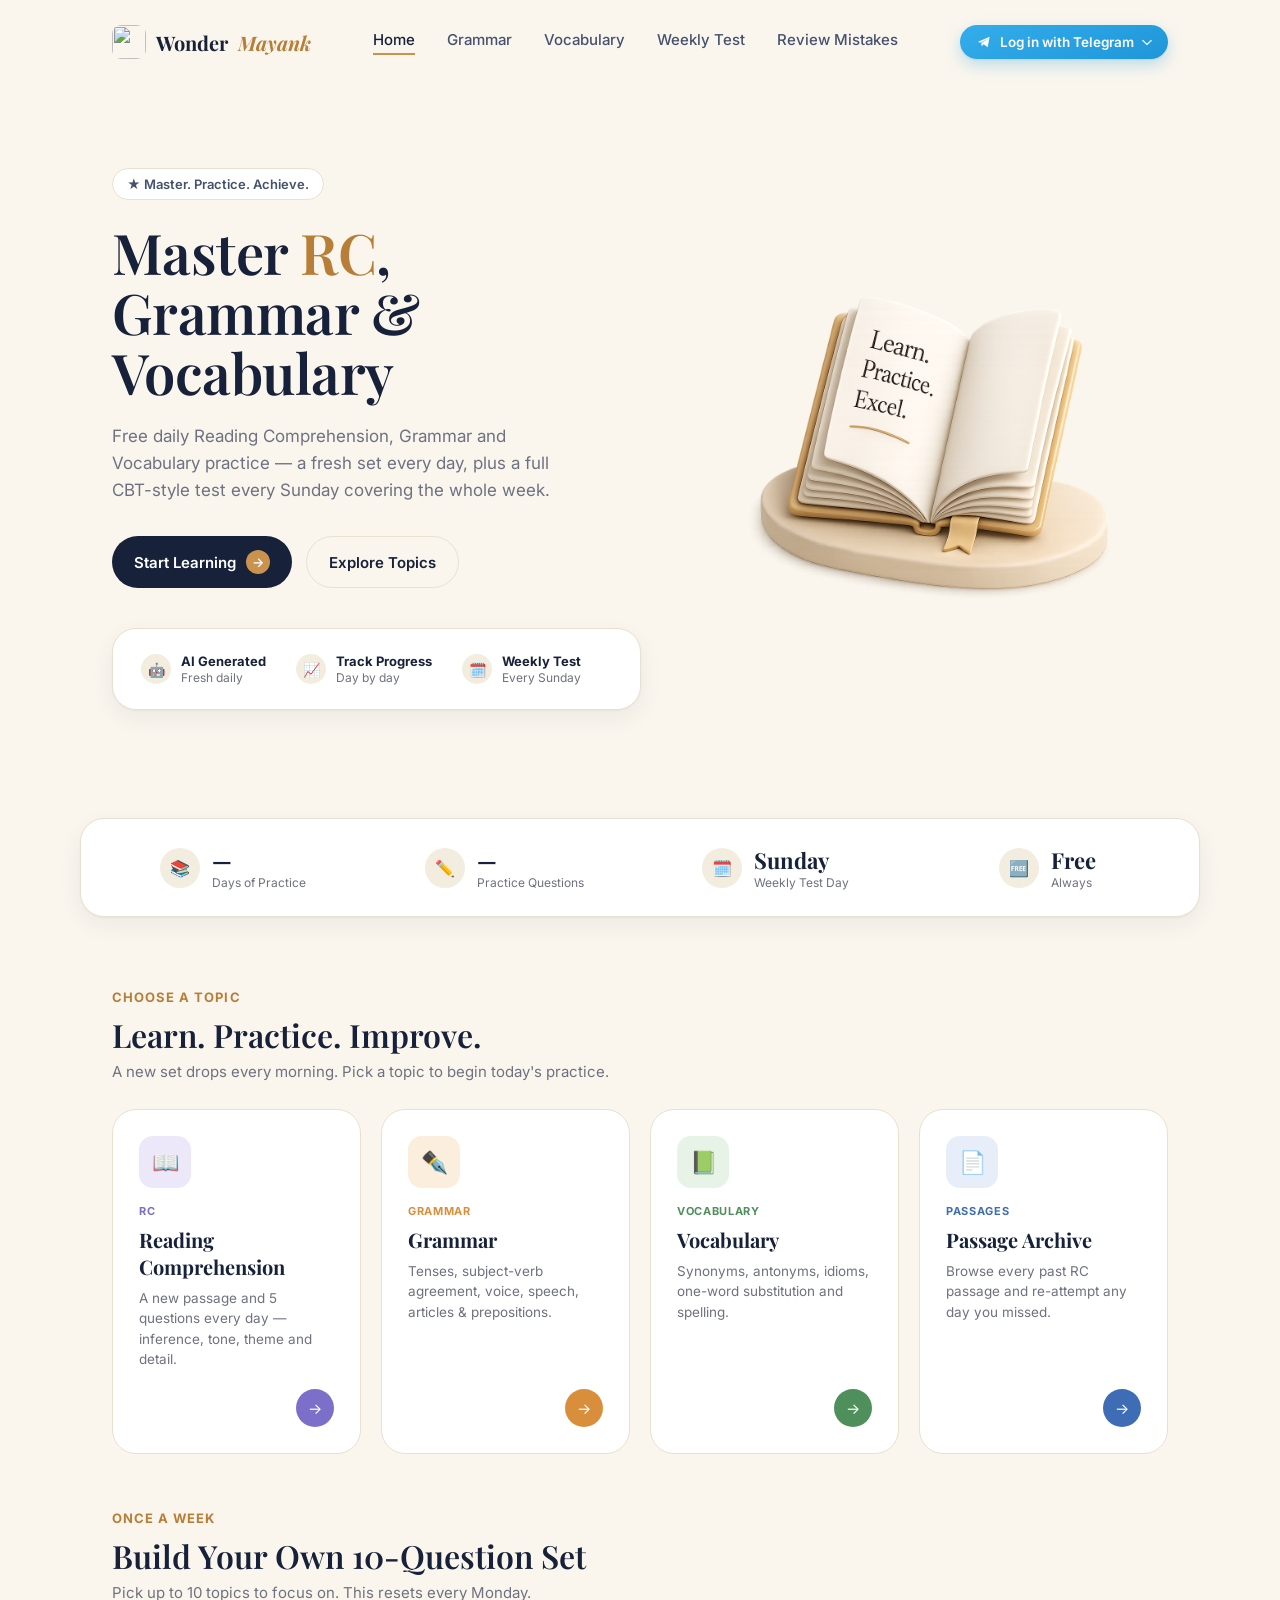
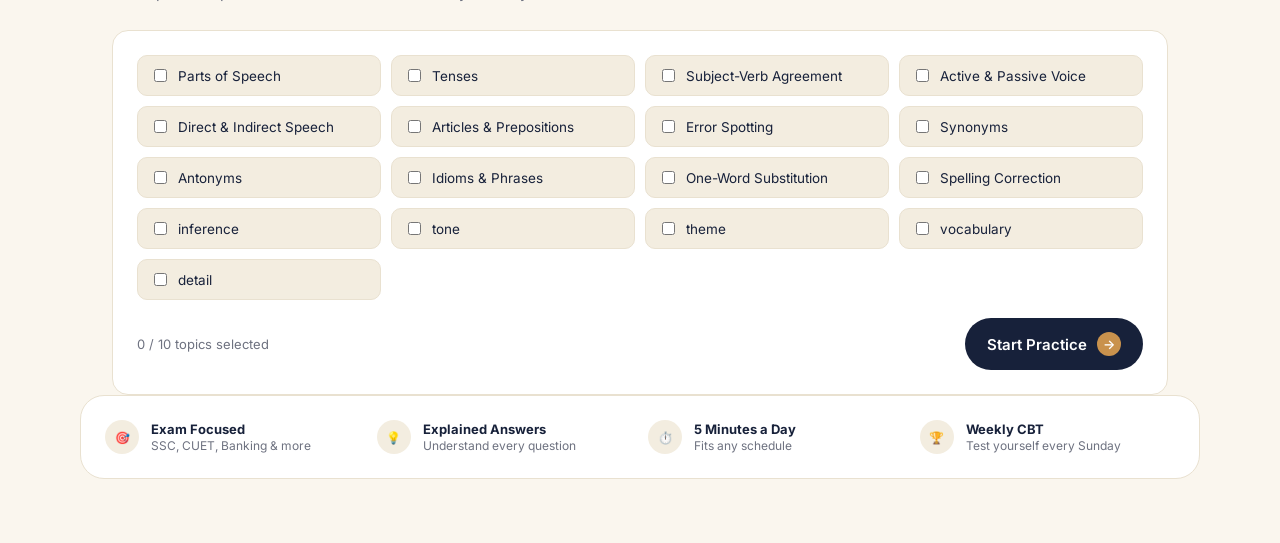
==== public/index.html @ 1011013a "Add files via upload" ====
<!DOCTYPE html>
<html lang="en">
<head>
<meta charset="UTF-8">
<meta name="viewport" content="width=device-width, initial-scale=1.0">
<title>WonderMayank — Master RC, Grammar & Vocabulary</title>
<meta name="description" content="Free daily Reading Comprehension, Grammar and Vocabulary practice for competitive exam aspirants, plus a weekly CBT test every Sunday.">

<link rel="icon" href="favicon.svg" type="image/svg+xml">
<link rel="alternate icon" href="favicon.svg">
<link rel="apple-touch-icon" href="favicon.svg">

<meta property="og:type" content="website">
<meta property="og:site_name" content="WonderMayank">
<meta property="og:url" content="https://english.thunderstudy.indevs.in/">
<meta property="og:title" content="WonderMayank — Master RC, Grammar & Vocabulary">
<meta property="og:description" content="Free daily Reading Comprehension, Grammar and Vocabulary practice for competitive exam aspirants, plus a weekly CBT test every Sunday.">
<meta property="og:image" content="https://english.thunderstudy.indevs.in/og-image.png">
<meta property="og:image:width" content="1200">
<meta property="og:image:height" content="630">
<meta name="twitter:card" content="summary_large_image">
<meta name="twitter:title" content="WonderMayank — Master RC, Grammar & Vocabulary">
<meta name="twitter:description" content="Free daily Reading Comprehension, Grammar and Vocabulary practice for competitive exam aspirants, plus a weekly CBT test every Sunday.">
<meta name="twitter:image" content="https://english.thunderstudy.indevs.in/og-image.png">

<link rel="stylesheet" href="style.css">
</head>
<body>

<nav class="navbar">
  <a href="index.html" class="brand">
    <img src="https://wondermayank.github.io/favicon.svg" alt="" class="brand-mark">
    Wonder<span class="accent">Mayank</span>
  </a>
  <div class="nav-links">
    <a href="index.html" class="active">Home</a>
    <a href="practice.html?cat=grammar">Grammar</a>
    <a href="practice.html?cat=vocabulary">Vocabulary</a>
    <a href="weekly-test.html">Weekly Test</a>
    <a href="mistakes.html">Review Mistakes</a>
  </div>
  <div class="nav-cta">
    <span id="streak-badge" class="streak-badge"></span>
    <div class="telegram-card" id="telegram-card"></div>
  </div>
</nav>

<section class="hero">
  <div>
    <span class="eyebrow">★ Master. Practice. Achieve.</span>
    <h1 class="hero-title">Master <span class="accent">RC</span>,<br>Grammar &amp; Vocabulary</h1>
    <p class="hero-sub">Free daily Reading Comprehension, Grammar and Vocabulary practice — a fresh set every day, plus a full CBT-style test every Sunday covering the whole week.</p>
    <div class="hero-actions">
      <a href="practice.html" class="btn btn-primary">Start Learning <span class="icon-circle">→</span></a>
      <a href="#topics" class="btn btn-secondary">Explore Topics</a>
    </div>
    <div class="hero-features">
      <div class="hero-feature"><span class="dot">🤖</span><div><strong>AI Generated</strong><span>Fresh daily</span></div></div>
      <div class="hero-feature"><span class="dot">📈</span><div><strong>Track Progress</strong><span>Day by day</span></div></div>
      <div class="hero-feature"><span class="dot">🗓️</span><div><strong>Weekly Test</strong><span>Every Sunday</span></div></div>
    </div>
  </div>
  <div class="hero-visual">
    <img src="book.png" alt="Illustrated open book reading Learn. Practice. Excel.">
  </div>
</section>

<div class="stats-bar wrap">
  <div class="stat"><span class="dot">📚</span><div><div class="stat-num" id="stat-days">—</div><div class="stat-label">Days of Practice</div></div></div>
  <div class="stat"><span class="dot">✏️</span><div><div class="stat-num" id="stat-questions">—</div><div class="stat-label">Practice Questions</div></div></div>
  <div class="stat"><span class="dot">🗓️</span><div><div class="stat-num">Sunday</div><div class="stat-label">Weekly Test Day</div></div></div>
  <div class="stat"><span class="dot">🆓</span><div><div class="stat-num">Free</div><div class="stat-label">Always</div></div></div>
</div>

<div class="wrap" id="topics">
  <div class="section-head">
    <div>
      <span class="eyebrow-label">Choose a topic</span>
      <h2 class="section-title">Learn. Practice. Improve.</h2>
      <p class="section-desc">A new set drops every morning. Pick a topic to begin today's practice.</p>
    </div>
  </div>

  <div class="topic-grid">
    <a href="practice.html?cat=rc" class="topic-card rc">
      <div class="topic-icon">📖</div>
      <span class="topic-tag">RC</span>
      <h3>Reading Comprehension</h3>
      <p>A new passage and 5 questions every day — inference, tone, theme and detail.</p>
      <button class="topic-go">→</button>
    </a>

    <a href="practice.html?cat=grammar" class="topic-card grammar">
      <div class="topic-icon">✒️</div>
      <span class="topic-tag">Grammar</span>
      <h3>Grammar</h3>
      <p>Tenses, subject-verb agreement, voice, speech, articles &amp; prepositions.</p>
      <button class="topic-go">→</button>
    </a>

    <a href="practice.html?cat=vocabulary" class="topic-card vocab">
      <div class="topic-icon">📗</div>
      <span class="topic-tag">Vocabulary</span>
      <h3>Vocabulary</h3>
      <p>Synonyms, antonyms, idioms, one-word substitution and spelling.</p>
      <button class="topic-go">→</button>
    </a>

    <a href="practice.html?cat=rc&view=archive" class="topic-card passages">
      <div class="topic-icon">📄</div>
      <span class="topic-tag">Passages</span>
      <h3>Passage Archive</h3>
      <p>Browse every past RC passage and re-attempt any day you missed.</p>
      <button class="topic-go">→</button>
    </a>
  </div>
</div>

<div class="wrap" id="topics-weekly">
  <div class="section-head">
    <div>
      <span class="eyebrow-label">Once a week</span>
      <h2 class="section-title">Build Your Own 10-Question Set</h2>
      <p class="section-desc">Pick up to 10 topics to focus on. This resets every Monday.</p>
    </div>
  </div>
  <div class="topic-picker-card">
    <div id="topic-checklist" class="topic-checklist"></div>
    <div class="topic-picker-footer">
      <span id="topic-picker-status" class="topic-picker-status"></span>
      <button id="start-custom-btn" class="btn btn-primary">Start Practice <span class="icon-circle">→</span></button>
    </div>
  </div>
  <div id="custom-quiz-area"></div>
</div>

<div class="footer-strip wrap">
  <div class="item"><span class="dot">🎯</span><div><strong>Exam Focused</strong><span>SSC, CUET, Banking &amp; more</span></div></div>
  <div class="item"><span class="dot">💡</span><div><strong>Explained Answers</strong><span>Understand every question</span></div></div>
  <div class="item"><span class="dot">⏱️</span><div><strong>5 Minutes a Day</strong><span>Fits any schedule</span></div></div>
  <div class="item"><span class="dot">🏆</span><div><strong>Weekly CBT</strong><span>Test yourself every Sunday</span></div></div>
</div>

<script src="progress.js"></script>
<script>
  fetch('/api/days').then(r => r.json()).then(d => {
    const days = d.days || [];
    document.getElementById('stat-days').textContent = days.length;
    document.getElementById('stat-questions').textContent = days.reduce((a, b) => a + b.count, 0);
  }).catch(() => {});

  document.getElementById('streak-badge').textContent = WM.currentStreak() > 0 ? `\u{1F525} ${WM.currentStreak()} day streak` : '';

  // ---------- Telegram sign-in ----------
  // NOTE for deploy: TELEGRAM_BOT_TOKEN must be set on the Worker with
  // `wrangler secret put TELEGRAM_BOT_TOKEN`, and the bot's domain must be
  // whitelisted via @BotFather → /setdomain → Tiny_english_robot → your live domain.
  //
  // Sign-in opens /api/auth/telegram/start in a real new browser tab (full URL bar, no popup
  // chrome), which 302-redirects straight to Telegram's own oauth.telegram.org page. Once
  // approved, Telegram redirects that same tab to telegram-callback.html, which verifies the
  // login (same /api/auth/telegram endpoint as before) and hands control back here.

  function renderTelegramCard() {
    const el = document.getElementById('telegram-card');
    const user = WM.getTelegramUser();
    el.innerHTML = '';

    if (user) {
      el.innerHTML = `
        <div class="telegram-signed-in">
          ${user.photo_url ? `<img src="${user.photo_url}" alt="" class="telegram-avatar">` : ''}
          <span class="telegram-name">${user.first_name || 'Signed in'}</span>
          <button id="telegram-logout-btn" class="telegram-logout-btn" title="Sign out" aria-label="Sign out">×</button>
        </div>
      `;
      document.getElementById('telegram-logout-btn').addEventListener('click', () => {
        WM.clearTelegramUser();
        renderTelegramCard();
      });
      return;
    }

    el.innerHTML = `
      <div class="telegram-login-wrap">
        <button type="button" id="telegram-login-btn" class="telegram-login-btn" aria-haspopup="true" aria-expanded="false">
          <svg class="tg-icon" viewBox="0 0 24 24" fill="none" aria-hidden="true"><path d="M3 11.5L20.5 4l-3 16-6-4.5-3 3-.5-5L20 6.5 6.5 13 3 11.5Z" fill="currentColor"/></svg>
          Log in with Telegram
          <svg class="tg-chevron" viewBox="0 0 12 8" fill="none" aria-hidden="true"><path d="M1 1.5 6 6.5 11 1.5" stroke="currentColor" stroke-width="1.6" stroke-linecap="round" stroke-linejoin="round"/></svg>
        </button>
        <div class="telegram-menu" id="telegram-menu" role="menu">
          <button type="button" class="telegram-menu-item" id="telegram-browser-btn" role="menuitem">
            <span class="tmi-icon">🌐</span>
            <span><strong>Continue in browser</strong><small>Opens in a new tab</small></span>
          </button>
          <a class="telegram-menu-item" href="https://t.me/Tiny_english_robot" target="_blank" rel="noopener" role="menuitem">
            <span class="tmi-icon">💬</span>
            <span><strong>Open Telegram app</strong><small>Chat with the bot directly — no web login</small></span>
          </a>
        </div>
      </div>
    `;

    const btn = document.getElementById('telegram-login-btn');
    const menu = document.getElementById('telegram-menu');

    function closeMenu() {
      menu.classList.remove('open');
      btn.setAttribute('aria-expanded', 'false');
    }
    function toggleMenu() {
      const open = menu.classList.toggle('open');
      btn.setAttribute('aria-expanded', String(open));
    }

    btn.addEventListener('click', (e) => { e.stopPropagation(); toggleMenu(); });
    document.addEventListener('click', closeMenu);

    document.getElementById('telegram-browser-btn').addEventListener('click', () => {
      closeMenu();
      window.open('/api/auth/telegram/start', '_blank');
    });
  }
  renderTelegramCard();

  // Picks up the result the moment telegram-callback.html reports back via postMessage —
  // works even though that tab closes itself, since the message fires just before it does.
  window.addEventListener('message', (event) => {
    if (event.origin !== window.location.origin) return;
    if (event.data && event.data.source === 'wm-telegram-auth') {
      renderTelegramCard();
    }
  });
  // Fallback in case the callback tab couldn't reach back (e.g. popup blocked postMessage) —
  // re-check sign-in state whenever this tab regains focus.
  window.addEventListener('focus', renderTelegramCard);

  // ---------- Weekly 10-question topic picker ----------

  const TOPIC_LIST = [
    'Parts of Speech', 'Tenses', 'Subject-Verb Agreement', 'Active & Passive Voice',
    'Direct & Indirect Speech', 'Articles & Prepositions', 'Error Spotting',
    'Synonyms', 'Antonyms', 'Idioms & Phrases', 'One-Word Substitution', 'Spelling Correction',
    'inference', 'tone', 'theme', 'vocabulary', 'detail',
  ];
  const MAX_TOPICS = 10;
  let selectedTopics = [];

  function renderTopicChecklist() {
    const el = document.getElementById('topic-checklist');
    const available = WM.canDoCustomPracticeThisWeek();
    el.innerHTML = TOPIC_LIST.map(t => `
      <label class="topic-check">
        <input type="checkbox" value="${t}" ${!available ? 'disabled' : ''}>
        <span>${t}</span>
      </label>
    `).join('');
    el.querySelectorAll('input').forEach(cb => {
      cb.addEventListener('change', () => {
        selectedTopics = [...el.querySelectorAll('input:checked')].map(x => x.value);
        if (selectedTopics.length > MAX_TOPICS) {
          cb.checked = false;
          selectedTopics = selectedTopics.slice(0, MAX_TOPICS);
        }
        updateTopicStatus();
      });
    });
    document.getElementById('start-custom-btn').disabled = !available;
    updateTopicStatus();
  }

  function updateTopicStatus() {
    const status = document.getElementById('topic-picker-status');
    status.textContent = WM.canDoCustomPracticeThisWeek()
      ? `${selectedTopics.length} / ${MAX_TOPICS} topics selected`
      : "You've already used this week's set — come back next Monday.";
  }

  document.getElementById('start-custom-btn').addEventListener('click', async () => {
    if (!selectedTopics.length) { alert('Select at least one topic.'); return; }
    if (!WM.canDoCustomPracticeThisWeek()) { alert("You've already used this week's practice set."); return; }
    const area = document.getElementById('custom-quiz-area');
    area.innerHTML = '<div class="loading-state">Building your set…</div>';
    try {
      const res = await fetch('/api/practice/custom?topics=' + encodeURIComponent(selectedTopics.join(',')));
      const data = await res.json();
      if (data.error) throw new Error(data.error);
      WM.markCustomPracticeDone();
      renderCustomQuiz(data.questions);
      renderTopicChecklist();
    } catch (err) {
      area.innerHTML = `<div class="empty-state">${err.message}</div>`;
    }
  });

  function renderCustomQuiz(questions) {
    const area = document.getElementById('custom-quiz-area');
    area.innerHTML = questions.map((q, i) => `
      <div class="q-card" data-qid="${q.id}">
        ${q.passage ? `<div class="passage-box"><h3>Passage</h3><p>${q.passage}</p></div>` : ''}
        <div class="q-meta">
          ${q.topic ? `<span class="q-chip">${q.topic}</span>` : ''}
          <span class="q-chip">${q.category}</span>
        </div>
        <div class="q-text">${i + 1}. ${q.question}</div>
        <div class="option-row">
          ${['a', 'b', 'c', 'd'].map(l => `
            <button class="option" data-letter="${l}" data-correct="${q.correct}">
              <span class="letter">${l.toUpperCase()}</span> ${q.options[l]}
            </button>
          `).join('')}
        </div>
        <div class="explanation">${q.explanation || ''}</div>
      </div>
    `).join('');

    const byId = Object.fromEntries(questions.map(q => [String(q.id), q]));
    area.querySelectorAll('.q-card').forEach(card => {
      const opts = card.querySelectorAll('.option');
      opts.forEach(opt => {
        opt.addEventListener('click', () => {
          if (card.dataset.answered) return;
          card.dataset.answered = '1';
          const correct = opt.dataset.correct;
          opts.forEach(o => {
            if (o.dataset.letter === correct) o.classList.add('correct');
            else if (o === opt) o.classList.add('wrong');
          });
          card.querySelector('.explanation').classList.add('show');
          if (opt.dataset.letter !== correct) {
            const q = byId[card.dataset.qid];
            WM.saveMistake(q, opt.dataset.letter, q.date, q.category);
          }
        });
      });
    });
  }

  renderTopicChecklist();
</script>

</body>
</html>
---- public/style.css ----
@import url('https://fonts.googleapis.com/css2?family=Playfair+Display:ital,wght@0,500;0,600;0,700;1,500&family=Inter:wght@400;500;600;700;800&display=swap');

:root {
  --cream: #FAF6EE;
  --cream-deep: #F3EDE0;
  --card: #FFFFFF;
  --navy: #17213A;
  --navy-soft: #45516D;
  --text-muted: #6E7280;
  --border: #E9E1D0;
  --gold: #C9924D;
  --gold-deep: #B87E38;
  --gold-soft: #F1DFBC;

  --purple: #7C6FC9;
  --purple-soft: #ECE8FA;
  --orange: #D98E3B;
  --orange-soft: #FBEEDC;
  --green: #4F8F5B;
  --green-soft: #E7F3E6;
  --blue: #3E6CB5;
  --blue-soft: #E7EEF9;

  --radius-lg: 24px;
  --radius-md: 16px;
  --radius-sm: 10px;
  --font-display: 'Playfair Display', Georgia, serif;
  --font-body: 'Inter', -apple-system, BlinkMacSystemFont, sans-serif;
  --shadow-soft: 0 1px 2px rgba(23, 33, 58, 0.04), 0 8px 24px rgba(23, 33, 58, 0.06);
}

* { box-sizing: border-box; }
html { scroll-behavior: smooth; }

body {
  margin: 0;
  background: var(--cream);
  color: var(--navy);
  font-family: var(--font-body);
  -webkit-font-smoothing: antialiased;
}

a { color: inherit; text-decoration: none; }
button { font-family: inherit; cursor: pointer; }

:focus-visible {
  outline: 2px solid var(--gold-deep);
  outline-offset: 2px;
}

.wrap {
  max-width: 1120px;
  margin: 0 auto;
  padding: 0 32px;
}

@media (max-width: 560px) {
  .wrap { padding: 0 18px; }
}

/* ---------- Navbar ---------- */

.navbar {
  display: flex;
  align-items: center;
  justify-content: space-between;
  padding: 24px 32px;
  max-width: 1120px;
  margin: 0 auto;
}

.brand {
  display: flex;
  align-items: center;
  gap: 10px;
  font-family: var(--font-display);
  font-weight: 700;
  font-size: 20px;
  color: var(--navy);
}

.brand-mark {
  width: 34px;
  height: 34px;
  border-radius: 9px;
  object-fit: cover;
  flex-shrink: 0;
}

.brand .accent { color: var(--gold-deep); font-style: italic; }

.nav-links {
  display: flex;
  gap: 32px;
  font-size: 15px;
  font-weight: 500;
  color: var(--navy-soft);
}

.nav-links a.active { color: var(--navy); border-bottom: 2px solid var(--gold); padding-bottom: 4px; }

.nav-cta {
  display: flex;
  align-items: center;
  gap: 12px;
}

@media (max-width: 760px) {
  .nav-links { display: none; }
}

@media (max-width: 560px) {
  .navbar { padding: 16px 20px; gap: 10px; flex-wrap: wrap; }
  .brand { font-size: 17px; }
  .nav-cta { width: 100%; justify-content: flex-end; }
}

/* ---------- Buttons ---------- */

.btn {
  display: inline-flex;
  align-items: center;
  gap: 10px;
  padding: 14px 22px;
  border-radius: 999px;
  border: none;
  font-weight: 600;
  font-size: 15px;
  transition: transform 0.15s ease, box-shadow 0.15s ease, opacity 0.15s ease;
}

.btn:active { transform: scale(0.98); }

.btn-primary {
  background: var(--navy);
  color: #fff;
}
.btn-primary .icon-circle {
  width: 24px; height: 24px; border-radius: 50%;
  background: var(--gold);
  display: flex; align-items: center; justify-content: center;
  font-size: 13px;
}
.btn-primary:hover { box-shadow: 0 8px 20px rgba(23,33,58,0.25); }

.btn-secondary {
  background: transparent;
  color: var(--navy);
  border: 1.5px solid var(--border);
}
.btn-secondary:hover { border-color: var(--navy); }

.btn-ghost {
  background: var(--cream-deep);
  color: var(--navy);
  border: 1px solid var(--border);
  padding: 10px 16px;
}

.btn[disabled] {
  opacity: 0.45;
  cursor: not-allowed;
}

/* ---------- Hero ---------- */

.hero {
  display: grid;
  grid-template-columns: 1.05fr 0.95fr;
  gap: 48px;
  align-items: center;
  padding: 40px 32px 64px;
  max-width: 1120px;
  margin: 0 auto;
}

.eyebrow {
  display: inline-flex;
  align-items: center;
  gap: 8px;
  background: var(--card);
  border: 1px solid var(--border);
  padding: 7px 14px;
  border-radius: 999px;
  font-size: 13px;
  font-weight: 600;
  color: var(--navy-soft);
  margin-bottom: 22px;
}

h1.hero-title {
  font-family: var(--font-display);
  font-size: 56px;
  line-height: 1.08;
  font-weight: 600;
  margin: 0 0 20px;
  letter-spacing: -0.01em;
}
h1.hero-title .accent { color: var(--gold-deep); }

.hero-sub {
  font-size: 17px;
  color: var(--text-muted);
  line-height: 1.6;
  max-width: 460px;
  margin: 0 0 32px;
}

.hero-actions { display: flex; gap: 14px; margin-bottom: 40px; }

.hero-features {
  display: flex;
  gap: 10px;
  background: var(--card);
  border: 1px solid var(--border);
  border-radius: var(--radius-lg);
  padding: 18px;
  box-shadow: var(--shadow-soft);
}
.hero-feature {
  display: flex;
  align-items: center;
  gap: 10px;
  padding: 6px 10px;
  font-size: 13px;
}
.hero-feature .dot {
  width: 30px; height: 30px; border-radius: 50%;
  background: var(--cream-deep);
  display: flex; align-items: center; justify-content: center;
  font-size: 14px;
  flex-shrink: 0;
}
.hero-feature strong { display: block; font-size: 13px; }
.hero-feature span { color: var(--text-muted); font-size: 12px; }

.hero-visual { display: flex; justify-content: center; position: relative; }
.hero-visual img { width: 100%; max-width: 420px; }

/* ---------- Stats bar ---------- */

.stats-bar {
  display: grid;
  grid-template-columns: repeat(4, 1fr);
  gap: 8px;
  background: var(--card);
  border: 1px solid var(--border);
  border-radius: var(--radius-lg);
  padding: 26px 20px;
  box-shadow: var(--shadow-soft);
  max-width: 1120px;
  margin: 0 auto 72px;
}
.stat { display: flex; align-items: center; gap: 12px; justify-content: center; }
.stat .dot { width: 40px; height: 40px; border-radius: 50%; background: var(--cream-deep); display: flex; align-items: center; justify-content: center; }
.stat-num { font-family: var(--font-display); font-size: 22px; font-weight: 700; }
.stat-label { font-size: 12px; color: var(--text-muted); }

@media (max-width: 760px) {
  .hero { grid-template-columns: 1fr; padding-top: 8px; }
  h1.hero-title { font-size: 38px; }
  .stats-bar { grid-template-columns: repeat(2, 1fr); }
  .hero-actions { flex-wrap: wrap; }
  .hero-features { flex-wrap: wrap; }
}

@media (max-width: 400px) {
  h1.hero-title { font-size: 32px; }
  .hero-actions .btn { flex: 1 1 auto; justify-content: center; }
}

/* ---------- Section heading ---------- */

.section-head { display: flex; align-items: flex-end; justify-content: space-between; gap: 24px; margin-bottom: 28px; flex-wrap: wrap; }
.eyebrow-label { font-size: 13px; font-weight: 700; letter-spacing: 0.08em; text-transform: uppercase; color: var(--gold-deep); margin-bottom: 8px; display: block; }
.section-title { font-family: var(--font-display); font-size: 32px; font-weight: 600; margin: 0 0 6px; }
.section-desc { color: var(--text-muted); font-size: 15px; margin: 0; }

/* ---------- Topic cards ---------- */

.topic-grid {
  display: grid;
  grid-template-columns: repeat(4, 1fr);
  gap: 20px;
  margin-bottom: 56px;
}

.topic-card {
  background: var(--card);
  border: 1px solid var(--border);
  border-radius: var(--radius-lg);
  padding: 26px;
  display: flex;
  flex-direction: column;
  transition: transform 0.15s ease, box-shadow 0.15s ease;
}
.topic-card:hover { transform: translateY(-3px); box-shadow: var(--shadow-soft); }

.topic-icon {
  width: 52px; height: 52px; border-radius: 14px;
  display: flex; align-items: center; justify-content: center;
  font-size: 22px; margin-bottom: 16px;
}
.topic-card.rc .topic-icon { background: var(--purple-soft); }
.topic-card.grammar .topic-icon { background: var(--orange-soft); }
.topic-card.vocab .topic-icon { background: var(--green-soft); }
.topic-card.passages .topic-icon { background: var(--blue-soft); }

.topic-tag {
  font-size: 11px; font-weight: 700; letter-spacing: 0.06em; text-transform: uppercase;
  margin-bottom: 8px;
}
.topic-card.rc .topic-tag { color: var(--purple); }
.topic-card.grammar .topic-tag { color: var(--orange); }
.topic-card.vocab .topic-tag { color: var(--green); }
.topic-card.passages .topic-tag { color: var(--blue); }

.topic-card h3 { font-family: var(--font-display); font-size: 20px; margin: 0 0 8px; }
.topic-card p { font-size: 13.5px; color: var(--text-muted); line-height: 1.5; margin: 0 0 20px; flex-grow: 1; }

.topic-progress-row { display: flex; align-items: center; justify-content: space-between; margin-bottom: 8px; font-size: 12px; color: var(--text-muted); }
.progress-track { height: 6px; border-radius: 4px; background: var(--cream-deep); overflow: hidden; margin-bottom: 16px; }
.progress-fill { height: 100%; border-radius: 4px; }
.topic-card.rc .progress-fill { background: var(--purple); }
.topic-card.grammar .progress-fill { background: var(--orange); }
.topic-card.vocab .progress-fill { background: var(--green); }
.topic-card.passages .progress-fill { background: var(--blue); }

.topic-go {
  width: 38px; height: 38px; border-radius: 50%;
  display: flex; align-items: center; justify-content: center;
  align-self: flex-end;
  color: #fff; font-size: 15px; border: none;
}
.topic-card.rc .topic-go { background: var(--purple); }
.topic-card.grammar .topic-go { background: var(--orange); }
.topic-card.vocab .topic-go { background: var(--green); }
.topic-card.passages .topic-go { background: var(--blue); }

@media (max-width: 900px) {
  .topic-grid { grid-template-columns: repeat(2, 1fr); }
}
@media (max-width: 560px) {
  .topic-grid { grid-template-columns: 1fr; }
}

/* ---------- Footer strip ---------- */

.footer-strip {
  display: grid;
  grid-template-columns: repeat(4, 1fr);
  gap: 16px;
  background: var(--card);
  border: 1px solid var(--border);
  border-radius: var(--radius-lg);
  padding: 24px;
  max-width: 1120px;
  margin: 0 auto 64px;
}
.footer-strip .item { display: flex; align-items: center; gap: 12px; font-size: 13px; }
.footer-strip .item .dot { width: 34px; height: 34px; border-radius: 50%; background: var(--cream-deep); display: flex; align-items: center; justify-content: center; flex-shrink: 0; }
.footer-strip strong { display: block; font-size: 13px; }
.footer-strip span { color: var(--text-muted); font-size: 12px; }

@media (max-width: 760px) {
  .footer-strip { grid-template-columns: repeat(2, 1fr); }
}

/* ---------- Practice page ---------- */

.page-header { padding: 40px 32px 0; max-width: 1120px; margin: 0 auto; }
.category-tabs { display: flex; gap: 10px; margin: 24px 0; flex-wrap: wrap; }
.tab-btn {
  padding: 10px 18px; border-radius: 999px; border: 1.5px solid var(--border);
  background: var(--card); font-weight: 600; font-size: 14px; color: var(--navy-soft);
}
.tab-btn.active { background: var(--navy); color: #fff; border-color: var(--navy); }

.date-nav {
  display: flex; align-items: center; gap: 12px;
  background: var(--card); border: 1px solid var(--border); border-radius: var(--radius-md);
  padding: 12px 16px; margin-bottom: 28px; flex-wrap: wrap;
}
.date-nav button { background: var(--cream-deep); border: 1px solid var(--border); border-radius: 8px; width: 34px; height: 34px; font-size: 15px; }
.date-nav select { border: 1px solid var(--border); border-radius: 8px; padding: 8px 10px; font-family: inherit; font-size: 14px; background: var(--cream); }
.date-nav .today-label { font-weight: 700; font-size: 14px; margin-right: auto; }

.passage-box {
  background: var(--card); border: 1px solid var(--border); border-radius: var(--radius-lg);
  padding: 28px; margin-bottom: 28px; box-shadow: var(--shadow-soft);
}
.passage-box h3 { font-family: var(--font-display); margin: 0 0 14px; font-size: 20px; }
.passage-box p { line-height: 1.75; font-size: 15px; color: var(--navy-soft); white-space: pre-line; }

.q-card {
  background: var(--card); border: 1px solid var(--border); border-radius: var(--radius-md);
  padding: 22px; margin-bottom: 18px;
}
.q-meta { display: flex; gap: 8px; margin-bottom: 10px; }
.q-chip { font-size: 11px; font-weight: 700; text-transform: uppercase; letter-spacing: 0.04em; padding: 3px 10px; border-radius: 999px; background: var(--cream-deep); color: var(--navy-soft); }
.q-text { font-size: 15.5px; font-weight: 600; margin-bottom: 16px; line-height: 1.5; }

.option-row { display: grid; gap: 10px; }
.option {
  display: flex; align-items: center; gap: 12px;
  padding: 12px 14px; border-radius: 12px; border: 1.5px solid var(--border);
  background: var(--cream); font-size: 14.5px; text-align: left;
}
.option .letter {
  width: 26px; height: 26px; border-radius: 50%; background: var(--card); border: 1.5px solid var(--border);
  display: flex; align-items: center; justify-content: center; font-size: 12px; font-weight: 700; flex-shrink: 0;
}
.option.correct { border-color: var(--green); background: var(--green-soft); }
.option.correct .letter { background: var(--green); color: #fff; border-color: var(--green); }
.option.wrong { border-color: #C9503F; background: #FBEAE7; }
.option.wrong .letter { background: #C9503F; color: #fff; border-color: #C9503F; }

.explanation {
  margin-top: 14px; padding: 12px 14px; background: var(--cream-deep); border-radius: 10px;
  font-size: 13.5px; color: var(--navy-soft); display: none;
}
.explanation.show { display: block; }

.empty-state { text-align: center; padding: 60px 20px; color: var(--text-muted); }
.loading-state { text-align: center; padding: 60px 20px; color: var(--text-muted); font-size: 15px; }

/* ---------- Weekly test ---------- */

.week-hero {
  background: var(--card); border: 1px solid var(--border); border-radius: var(--radius-lg);
  padding: 36px; text-align: center; box-shadow: var(--shadow-soft); margin: 32px auto; max-width: 640px;
}
.week-hero h2 { font-family: var(--font-display); font-size: 26px; margin: 0 0 10px; }
.week-hero p { color: var(--text-muted); margin: 0 0 24px; }
.week-status-pill {
  display: inline-block; padding: 6px 14px; border-radius: 999px; font-size: 12.5px; font-weight: 700;
  margin-bottom: 20px;
}
.week-status-pill.open { background: var(--green-soft); color: var(--green); }
.week-status-pill.closed { background: var(--cream-deep); color: var(--text-muted); }

.cbt-shell { max-width: 900px; margin: 0 auto; padding: 0 32px 64px; }
.cbt-top { display: flex; align-items: center; justify-content: space-between; background: var(--card); border: 1px solid var(--border); border-radius: var(--radius-md); padding: 14px 20px; margin-bottom: 20px; position: sticky; top: 12px; z-index: 5; box-shadow: var(--shadow-soft); }
.cbt-timer { font-family: var(--font-display); font-weight: 700; font-size: 20px; }
.cbt-timer.low { color: #C9503F; }

.cbt-body { display: grid; grid-template-columns: 1fr 240px; gap: 20px; align-items: start; }
.cbt-nav-grid { display: grid; grid-template-columns: repeat(5, 1fr); gap: 8px; background: var(--card); border: 1px solid var(--border); border-radius: var(--radius-md); padding: 16px; position: sticky; top: 90px; }
.cbt-nav-btn { width: 36px; height: 36px; border-radius: 8px; border: 1px solid var(--border); background: var(--cream); font-size: 12.5px; font-weight: 600; }
.cbt-nav-btn.current { border-color: var(--navy); box-shadow: 0 0 0 2px var(--navy); }
.cbt-nav-btn.answered { background: var(--green); color: #fff; border-color: var(--green); }
.cbt-nav-btn.review { background: var(--gold); color: #fff; border-color: var(--gold); }

.cbt-footer { display: flex; justify-content: space-between; align-items: center; margin-top: 20px; }

.result-summary { background: var(--card); border: 1px solid var(--border); border-radius: var(--radius-lg); padding: 32px; text-align: center; margin: 24px 0; box-shadow: var(--shadow-soft); }
.result-score { font-family: var(--font-display); font-size: 48px; font-weight: 700; margin: 6px 0; }
.result-grid { display: grid; grid-template-columns: repeat(3, 1fr); gap: 12px; margin-top: 22px; }
.result-grid .cell { background: var(--cream-deep); border-radius: 12px; padding: 14px; }
.result-grid .num { font-size: 20px; font-weight: 700; font-family: var(--font-display); }
.result-grid .label { font-size: 12px; color: var(--text-muted); }

@media (max-width: 760px) {
  .cbt-body { grid-template-columns: 1fr; }
  .cbt-nav-grid { position: static; grid-template-columns: repeat(8, 1fr); }
}

/* ---------- Streak badge ---------- */

.streak-badge {
  font-size: 13px;
  font-weight: 700;
  color: var(--navy);
  background: var(--gold-soft);
  padding: 6px 12px;
  border-radius: 999px;
  margin-right: 4px;
  display: inline-block;
}
.streak-badge:empty { display: none; margin-right: 0; }

/* ---------- Telegram sign-in (compact, lives in the navbar) ---------- */

.telegram-card {
  display: flex;
  align-items: center;
  min-height: 36px;
}

.telegram-signed-in {
  display: flex;
  align-items: center;
  gap: 6px;
  background: var(--cream-deep);
  border: 1px solid var(--border);
  border-radius: 999px;
  padding: 5px 8px 5px 5px;
}
.telegram-avatar { width: 26px; height: 26px; border-radius: 50%; object-fit: cover; }
.telegram-name { font-size: 13px; font-weight: 600; }
.telegram-logout-btn {
  background: none;
  border: none;
  color: var(--text-muted);
  font-size: 16px;
  line-height: 1;
  padding: 2px 5px;
  border-radius: 50%;
}
.telegram-logout-btn:hover { background: var(--border); color: var(--navy); }

.telegram-login-wrap { position: relative; }

.telegram-login-btn {
  display: inline-flex;
  align-items: center;
  gap: 8px;
  border: none;
  border-radius: 999px;
  padding: 9px 16px;
  font-family: inherit;
  font-weight: 600;
  font-size: 13.5px;
  color: #fff;
  background: linear-gradient(155deg, #34ADEC 0%, #1E96D8 100%);
  box-shadow: 0 1px 2px rgba(23, 33, 58, 0.06), 0 6px 16px rgba(30, 150, 216, 0.28);
  transition: transform 0.15s ease, box-shadow 0.15s ease;
  white-space: nowrap;
}
.telegram-login-btn:hover { box-shadow: 0 8px 20px rgba(30, 150, 216, 0.36); }
.telegram-login-btn:active { transform: scale(0.98); }
.telegram-login-btn .tg-icon { width: 16px; height: 16px; flex-shrink: 0; }
.telegram-login-btn .tg-chevron {
  width: 10px; height: 7px; flex-shrink: 0; opacity: 0.85;
  transition: transform 0.15s ease;
}
.telegram-login-btn[aria-expanded="true"] .tg-chevron { transform: rotate(180deg); }

.telegram-menu {
  position: absolute;
  top: calc(100% + 8px);
  right: 0;
  min-width: 240px;
  background: var(--card);
  border: 1px solid var(--border);
  border-radius: var(--radius-md);
  box-shadow: var(--shadow-soft);
  padding: 6px;
  display: none;
  flex-direction: column;
  gap: 2px;
  z-index: 50;
}
.telegram-menu.open { display: flex; }

.telegram-menu-item {
  display: flex;
  align-items: center;
  gap: 10px;
  width: 100%;
  text-align: left;
  background: none;
  border: none;
  border-radius: var(--radius-sm);
  padding: 9px 10px;
  cursor: pointer;
  color: var(--navy);
}
.telegram-menu-item:hover { background: var(--cream-deep); }
.telegram-menu-item .tmi-icon { font-size: 17px; flex-shrink: 0; }
.telegram-menu-item strong { display: block; font-size: 13px; font-weight: 600; }
.telegram-menu-item small { display: block; font-size: 11.5px; color: var(--text-muted); font-weight: 400; }

@media (max-width: 480px) {
  .telegram-menu { right: -8px; min-width: 220px; }
  .telegram-login-btn span, .telegram-login-btn { font-size: 13px; }
}

/* ---------- Weekly topic picker ---------- */

.topic-picker-card {
  background: var(--card);
  border: 1px solid var(--border);
  border-radius: var(--radius-md);
  padding: 24px;
}

.topic-checklist {
  display: grid;
  grid-template-columns: repeat(auto-fill, minmax(200px, 1fr));
  gap: 10px;
}

.topic-check {
  display: flex;
  align-items: center;
  gap: 8px;
  background: var(--cream-deep);
  border: 1px solid var(--border);
  border-radius: var(--radius-sm);
  padding: 10px 12px;
  font-size: 13.5px;
  cursor: pointer;
}
.topic-check input:disabled + span { color: var(--text-muted); }

.topic-picker-footer {
  display: flex;
  align-items: center;
  justify-content: space-between;
  margin-top: 18px;
  gap: 12px;
  flex-wrap: wrap;
}

.topic-picker-status { font-size: 13px; color: var(--text-muted); }

/* ---------- Weekly test result actions ---------- */

.result-actions {
  display: flex;
  gap: 12px;
  justify-content: center;
  margin-top: 20px;
  flex-wrap: wrap;
}
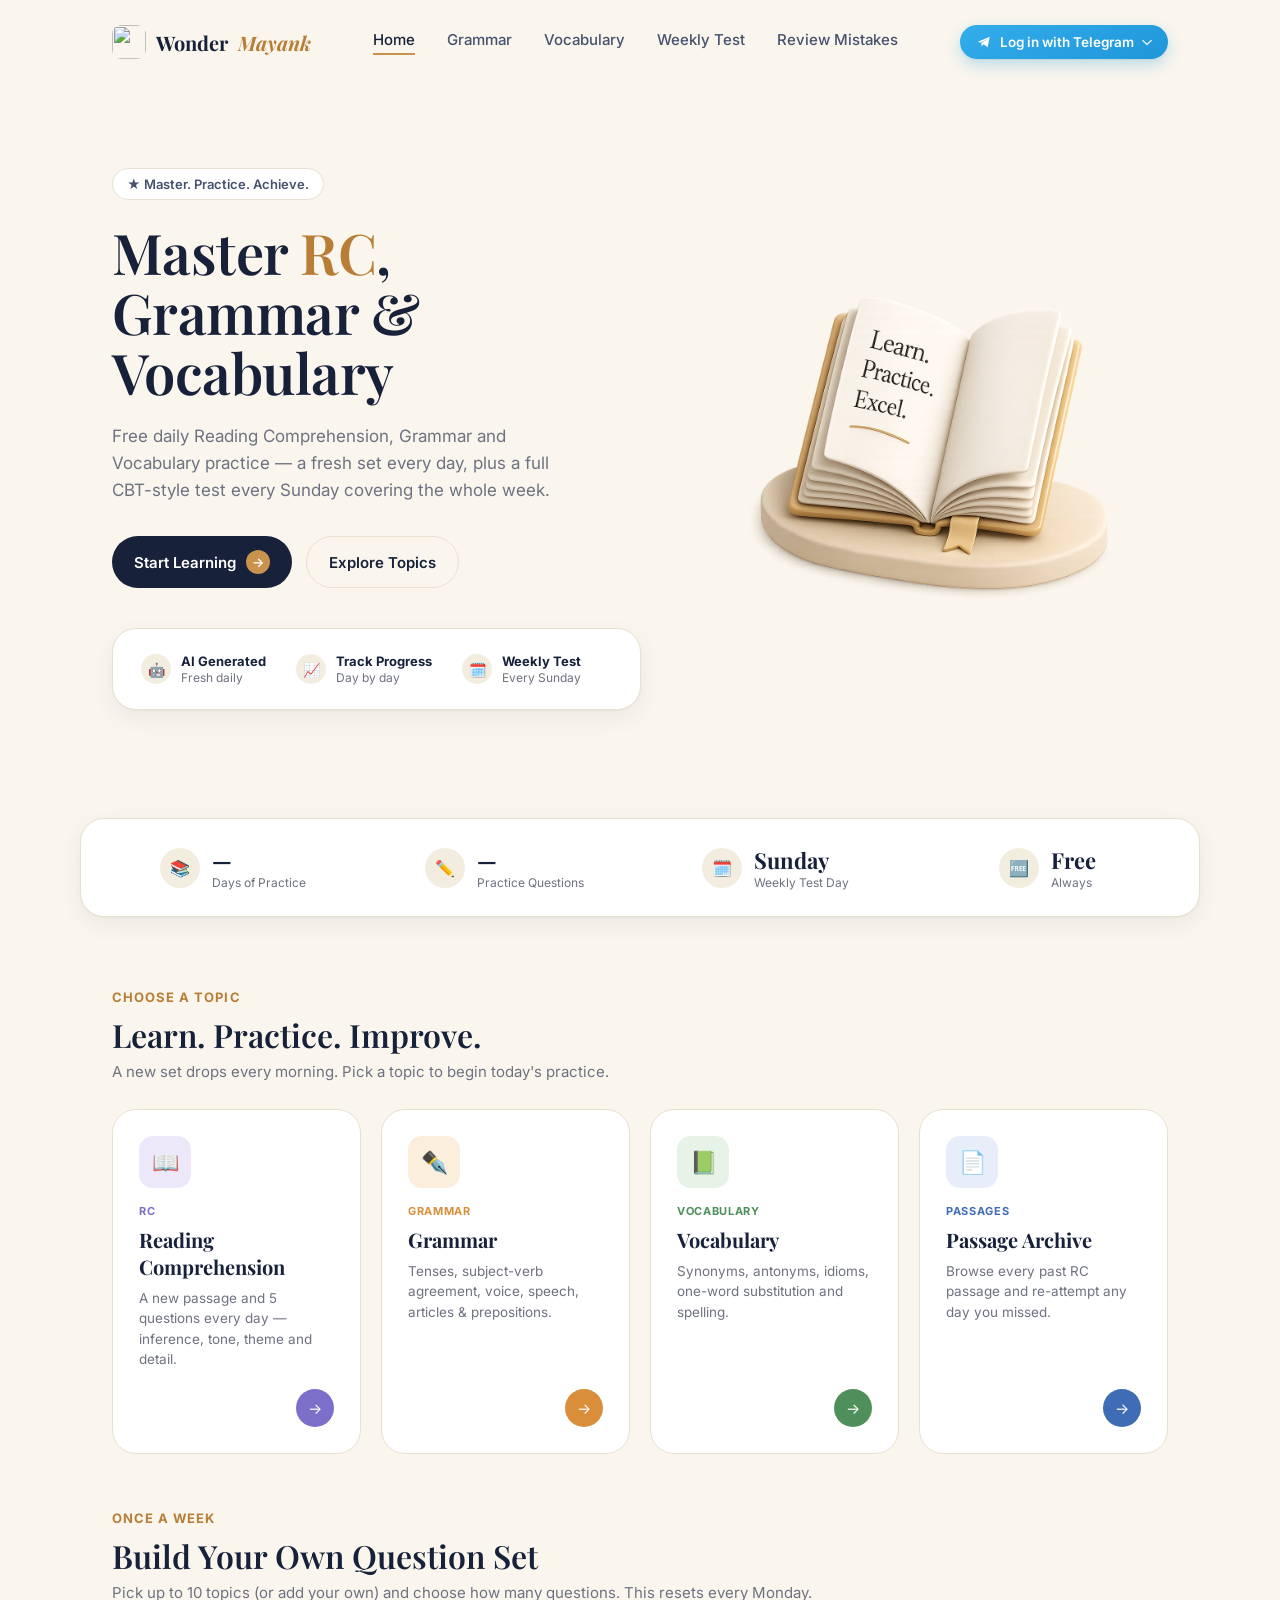
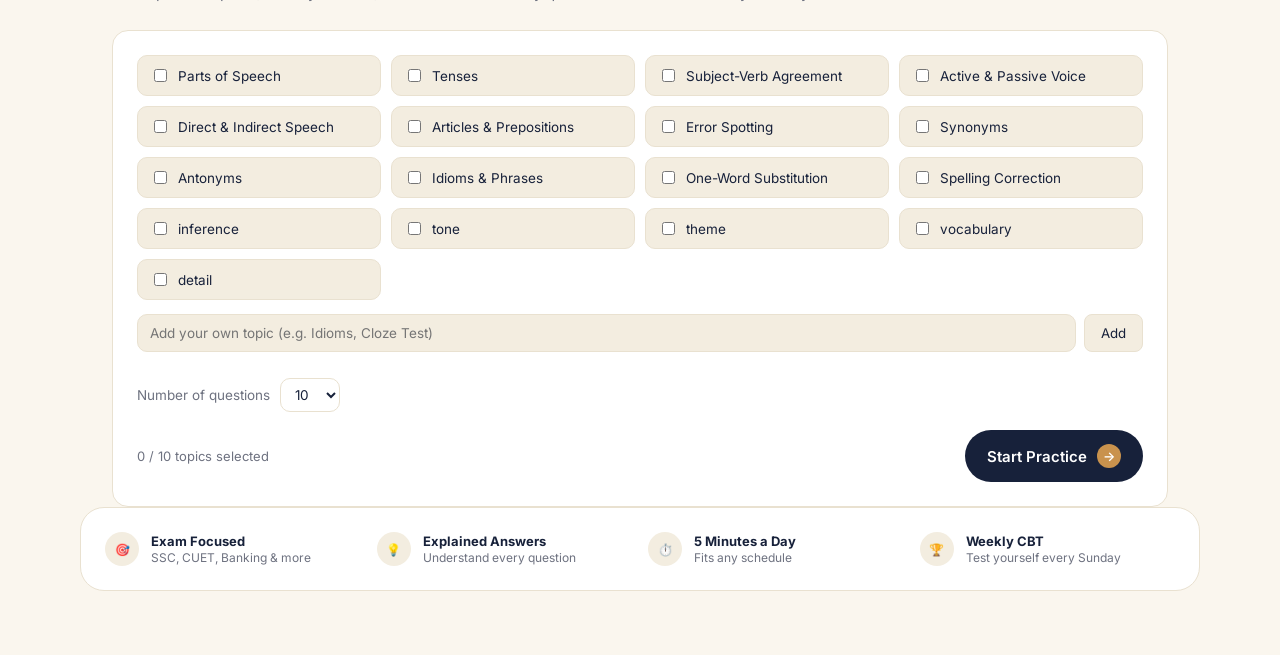
==== commit 6cd5a883: "Add files via upload" ====
--- a/public/index.html
+++ b/public/index.html
@@ -9,6 +9,8 @@
 <link rel="icon" href="favicon.svg" type="image/svg+xml">
 <link rel="alternate icon" href="favicon.svg">
 <link rel="apple-touch-icon" href="favicon.svg">
+<link rel="manifest" href="manifest.json">
+<meta name="theme-color" content="#B87E38">
 
 <meta property="og:type" content="website">
 <meta property="og:site_name" content="WonderMayank">
@@ -120,12 +122,27 @@
   <div class="section-head">
     <div>
       <span class="eyebrow-label">Once a week</span>
-      <h2 class="section-title">Build Your Own 10-Question Set</h2>
-      <p class="section-desc">Pick up to 10 topics to focus on. This resets every Monday.</p>
+      <h2 class="section-title">Build Your Own Question Set</h2>
+      <p class="section-desc">Pick up to 10 topics (or add your own) and choose how many questions. This resets every Monday.</p>
     </div>
   </div>
   <div class="topic-picker-card">
     <div id="topic-checklist" class="topic-checklist"></div>
+    <div class="custom-topic-add">
+      <input type="text" id="custom-topic-input" placeholder="Add your own topic (e.g. Idioms, Cloze Test)" maxlength="40">
+      <button type="button" id="custom-topic-add-btn" class="btn-ghost" style="border-radius:8px;">Add</button>
+    </div>
+    <div id="custom-topic-chips" class="custom-topic-chips"></div>
+    <div class="question-count-row">
+      <label for="question-count">Number of questions</label>
+      <select id="question-count">
+        <option value="10">10</option>
+        <option value="20">20</option>
+        <option value="30">30</option>
+        <option value="40">40</option>
+        <option value="50">50</option>
+      </select>
+    </div>
     <div class="topic-picker-footer">
       <span id="topic-picker-status" class="topic-picker-status"></span>
       <button id="start-custom-btn" class="btn btn-primary">Start Practice <span class="icon-circle">→</span></button>
@@ -142,6 +159,7 @@
 </div>
 
 <script src="progress.js"></script>
+<script src="pwa.js"></script>
 <script>
   fetch('/api/days').then(r => r.json()).then(d => {
     const days = d.days || [];
@@ -193,6 +211,10 @@
             <span class="tmi-icon">🌐</span>
             <span><strong>Continue in browser</strong><small>Opens in a new tab</small></span>
           </button>
+          <button type="button" class="telegram-menu-item" id="telegram-deeplink-btn" role="menuitem">
+            <span class="tmi-icon">🔗</span>
+            <span><strong>Log in from Telegram</strong><small>Approve inside the bot chat, no popup</small></span>
+          </button>
           <a class="telegram-menu-item" href="https://t.me/Tiny_english_robot" target="_blank" rel="noopener" role="menuitem">
             <span class="tmi-icon">💬</span>
             <span><strong>Open Telegram app</strong><small>Chat with the bot directly — no web login</small></span>
@@ -220,9 +242,33 @@
       closeMenu();
       window.open('/api/auth/telegram/start', '_blank');
     });
+
+    // "Log in from Telegram" — the site's login button hands over a /start deep link; approving
+    // it inside the bot chat (or by typing /login there) claims the code, and this tab polls
+    // until that happens, then signs in exactly like the widget flow does.
+    document.getElementById('telegram-deeplink-btn').addEventListener('click', async () => {
+      closeMenu();
+      el.innerHTML = '<span class="streak-badge" style="opacity:.7;">Waiting for Telegram…</span>';
+      try {
+        const res = await fetch('/api/login/start', { method: 'POST' });
+        const data = await res.json();
+        if (!data.botLink) throw new Error('Could not start Telegram login.');
+        window.open(data.botLink, '_blank');
+        WM.pollLoginCode(data.code, (user) => {
+          if (user) {
+            WM.setTelegramUser(user);
+            renderTelegramCard();
+          } else {
+            renderTelegramCard(); // timed out — back to the normal login button
+          }
+        });
+      } catch (err) {
+        renderTelegramCard();
+      }
+    });
   }
   renderTelegramCard();
-
+  if (WM.getTelegramUser()) { WM.pullProgress().catch(() => {}); }
   // Picks up the result the moment telegram-callback.html reports back via postMessage —
   // works even though that tab closes itself, since the message fires just before it does.
   window.addEventListener('message', (event) => {
@@ -245,6 +291,39 @@
   ];
   const MAX_TOPICS = 10;
   let selectedTopics = [];
+  let customTopics = [];
+
+  function allSelectedTopics() {
+    return [...selectedTopics, ...customTopics].slice(0, MAX_TOPICS);
+  }
+
+  function renderCustomChips() {
+    const el = document.getElementById('custom-topic-chips');
+    el.innerHTML = customTopics.map((t, i) => `
+      <span class="custom-topic-chip">${t}<button type="button" data-i="${i}" aria-label="Remove ${t}">×</button></span>
+    `).join('');
+    el.querySelectorAll('button').forEach(btn => {
+      btn.addEventListener('click', () => {
+        customTopics.splice(parseInt(btn.dataset.i, 10), 1);
+        renderCustomChips();
+        updateTopicStatus();
+      });
+    });
+  }
+
+  document.getElementById('custom-topic-add-btn').addEventListener('click', () => {
+    const input = document.getElementById('custom-topic-input');
+    const val = input.value.trim();
+    if (!val) return;
+    if (allSelectedTopics().length >= MAX_TOPICS) { alert(`You can pick up to ${MAX_TOPICS} topics total.`); return; }
+    if (!customTopics.includes(val)) customTopics.push(val);
+    input.value = '';
+    renderCustomChips();
+    updateTopicStatus();
+  });
+  document.getElementById('custom-topic-input').addEventListener('keydown', (e) => {
+    if (e.key === 'Enter') { e.preventDefault(); document.getElementById('custom-topic-add-btn').click(); }
+  });
 
   function renderTopicChecklist() {
     const el = document.getElementById('topic-checklist');
@@ -258,31 +337,35 @@
     el.querySelectorAll('input').forEach(cb => {
       cb.addEventListener('change', () => {
         selectedTopics = [...el.querySelectorAll('input:checked')].map(x => x.value);
-        if (selectedTopics.length > MAX_TOPICS) {
+        if (allSelectedTopics().length > MAX_TOPICS) {
           cb.checked = false;
-          selectedTopics = selectedTopics.slice(0, MAX_TOPICS);
+          selectedTopics = selectedTopics.slice(0, MAX_TOPICS - customTopics.length);
         }
         updateTopicStatus();
       });
     });
     document.getElementById('start-custom-btn').disabled = !available;
+    document.getElementById('custom-topic-add-btn').disabled = !available;
+    renderCustomChips();
     updateTopicStatus();
   }
 
   function updateTopicStatus() {
     const status = document.getElementById('topic-picker-status');
     status.textContent = WM.canDoCustomPracticeThisWeek()
-      ? `${selectedTopics.length} / ${MAX_TOPICS} topics selected`
+      ? `${allSelectedTopics().length} / ${MAX_TOPICS} topics selected`
       : "You've already used this week's set — come back next Monday.";
   }
 
   document.getElementById('start-custom-btn').addEventListener('click', async () => {
-    if (!selectedTopics.length) { alert('Select at least one topic.'); return; }
+    const topics = allSelectedTopics();
+    if (!topics.length) { alert('Select at least one topic (or add your own).'); return; }
     if (!WM.canDoCustomPracticeThisWeek()) { alert("You've already used this week's practice set."); return; }
+    const count = document.getElementById('question-count').value;
     const area = document.getElementById('custom-quiz-area');
     area.innerHTML = '<div class="loading-state">Building your set…</div>';
     try {
-      const res = await fetch('/api/practice/custom?topics=' + encodeURIComponent(selectedTopics.join(',')));
+      const res = await fetch('/api/practice/custom?topics=' + encodeURIComponent(topics.join(',')) + '&count=' + count);
       const data = await res.json();
       if (data.error) throw new Error(data.error);
       WM.markCustomPracticeDone();
--- a/public/style.css
+++ b/public/style.css
@@ -624,3 +624,189 @@
   margin-top: 20px;
   flex-wrap: wrap;
 }
+
+/* ---------- Custom topic add + question count (Build Your Own set) ---------- */
+
+.custom-topic-add {
+  display: flex;
+  gap: 8px;
+  margin-top: 14px;
+}
+.custom-topic-add input {
+  flex: 1;
+  padding: 10px 12px;
+  border: 1px solid var(--border);
+  border-radius: var(--radius-sm);
+  font-family: inherit;
+  font-size: 13.5px;
+  background: var(--cream-deep);
+  color: var(--navy);
+}
+.custom-topic-add input:focus { outline: 2px solid var(--gold-deep); outline-offset: 1px; }
+
+.custom-topic-chips {
+  display: flex;
+  flex-wrap: wrap;
+  gap: 8px;
+  margin-top: 10px;
+}
+.custom-topic-chip {
+  display: inline-flex;
+  align-items: center;
+  gap: 6px;
+  background: var(--purple-soft);
+  color: var(--navy);
+  border-radius: 999px;
+  padding: 5px 6px 5px 12px;
+  font-size: 12.5px;
+  font-weight: 600;
+}
+.custom-topic-chip button {
+  background: none;
+  border: none;
+  color: var(--navy-soft);
+  font-size: 15px;
+  line-height: 1;
+  cursor: pointer;
+  padding: 2px 6px;
+}
+
+.question-count-row {
+  display: flex;
+  align-items: center;
+  gap: 10px;
+  margin-top: 16px;
+  font-size: 13.5px;
+  color: var(--text-muted);
+}
+.question-count-row select {
+  padding: 7px 10px;
+  border: 1px solid var(--border);
+  border-radius: var(--radius-sm);
+  font-family: inherit;
+  font-size: 13.5px;
+  background: var(--card);
+  color: var(--navy);
+}
+
+/* ---------- Passage archive filter/search ---------- */
+
+.archive-toolbar {
+  display: flex;
+  flex-wrap: wrap;
+  gap: 10px;
+  align-items: center;
+  margin: 18px 0 22px;
+  padding: 16px;
+  background: var(--card);
+  border: 1px solid var(--border);
+  border-radius: var(--radius-md);
+}
+.archive-toolbar input[type="search"] {
+  flex: 1;
+  min-width: 180px;
+  padding: 9px 12px;
+  border: 1px solid var(--border);
+  border-radius: var(--radius-sm);
+  font-family: inherit;
+  font-size: 13.5px;
+  background: var(--cream-deep);
+  color: var(--navy);
+}
+.archive-topic-pill {
+  border: 1px solid var(--border);
+  background: var(--cream-deep);
+  color: var(--navy-soft);
+  border-radius: 999px;
+  padding: 6px 14px;
+  font-size: 12.5px;
+  font-weight: 600;
+  cursor: pointer;
+  text-transform: capitalize;
+}
+.archive-topic-pill.active { background: var(--navy); color: #fff; border-color: var(--navy); }
+
+.archive-results {
+  display: flex;
+  flex-direction: column;
+  gap: 10px;
+  margin-bottom: 24px;
+}
+.archive-result {
+  display: flex;
+  justify-content: space-between;
+  align-items: center;
+  gap: 12px;
+  background: var(--card);
+  border: 1px solid var(--border);
+  border-radius: var(--radius-sm);
+  padding: 12px 16px;
+  cursor: pointer;
+  text-align: left;
+}
+.archive-result:hover { border-color: var(--gold-deep); }
+.archive-result .ar-date { font-weight: 700; font-size: 13.5px; white-space: nowrap; }
+.archive-result .ar-snippet { font-size: 12.5px; color: var(--text-muted); flex: 1; overflow: hidden; text-overflow: ellipsis; white-space: nowrap; }
+.archive-result .ar-topics { display: flex; gap: 6px; flex-wrap: wrap; }
+
+/* ---------- Retry-mistakes mode ---------- */
+
+.mistakes-toolbar {
+  display: flex;
+  justify-content: space-between;
+  align-items: center;
+  gap: 12px;
+  flex-wrap: wrap;
+  margin-bottom: 20px;
+}
+.mistakes-summary { font-size: 13.5px; color: var(--text-muted); }
+.mistakes-summary strong { color: var(--navy); }
+
+.retry-progress {
+  font-size: 13px;
+  color: var(--text-muted);
+  margin-bottom: 12px;
+}
+.retry-result-banner {
+  text-align: center;
+  padding: 28px;
+  background: var(--card);
+  border: 1px solid var(--border);
+  border-radius: var(--radius-md);
+  margin-bottom: 20px;
+}
+.retry-result-banner .num { font-family: var(--font-display); font-size: 30px; font-weight: 700; }
+
+/* ---------- Weekly leaderboard ---------- */
+
+.leaderboard-card {
+  background: var(--card);
+  border: 1px solid var(--border);
+  border-radius: var(--radius-md);
+  padding: 20px;
+  margin-top: 20px;
+}
+.leaderboard-card h3 { margin: 0 0 12px; font-family: var(--font-display); font-size: 17px; }
+.leaderboard-row {
+  display: flex;
+  justify-content: space-between;
+  align-items: center;
+  padding: 9px 4px;
+  border-bottom: 1px solid var(--border);
+  font-size: 13.5px;
+}
+.leaderboard-row:last-child { border-bottom: none; }
+.leaderboard-rank { font-weight: 700; color: var(--gold-deep); width: 26px; }
+.leaderboard-name { flex: 1; padding: 0 10px; }
+.leaderboard-pct { font-weight: 700; }
+.leaderboard-optin {
+  display: flex;
+  align-items: center;
+  gap: 8px;
+  font-size: 13px;
+  color: var(--text-muted);
+  margin-top: 14px;
+}
+
+/* ---------- Sync status ---------- */
+.sync-note { font-size: 11.5px; color: var(--text-muted); margin-top: 8px; }
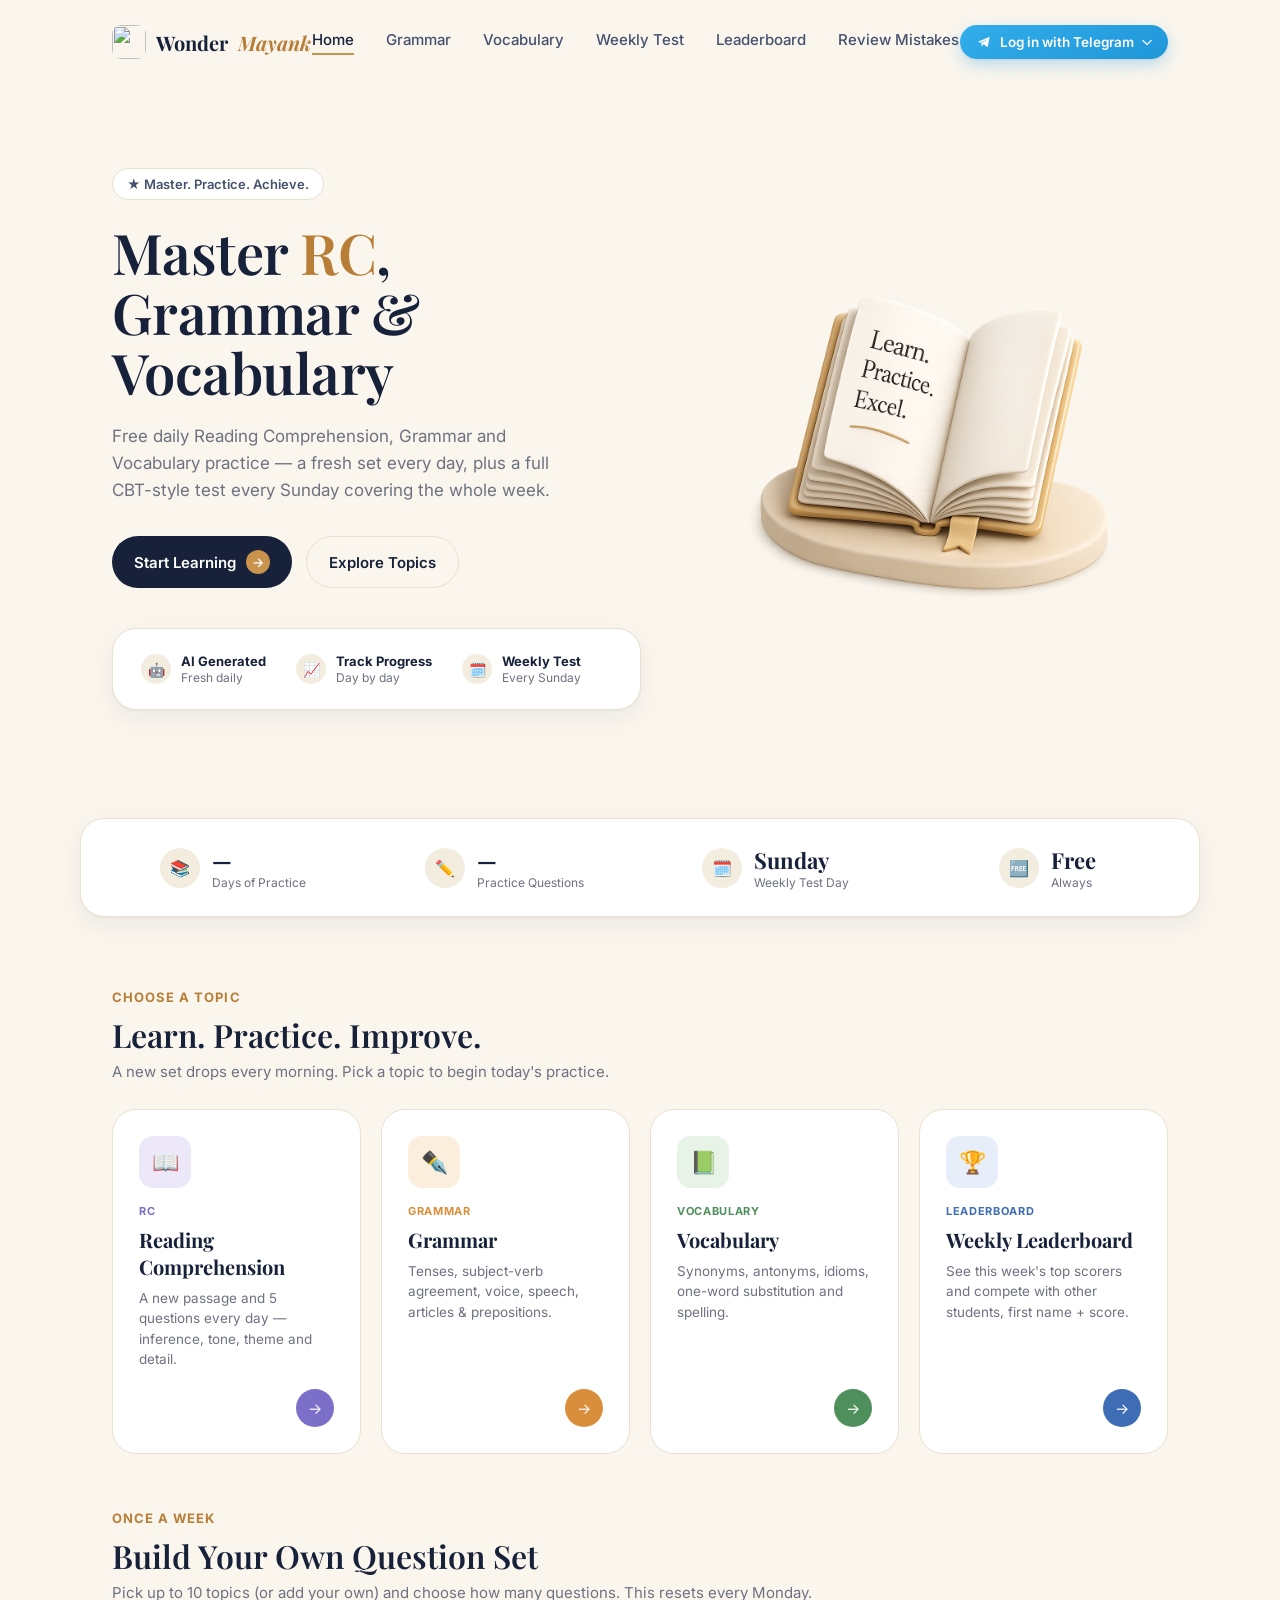
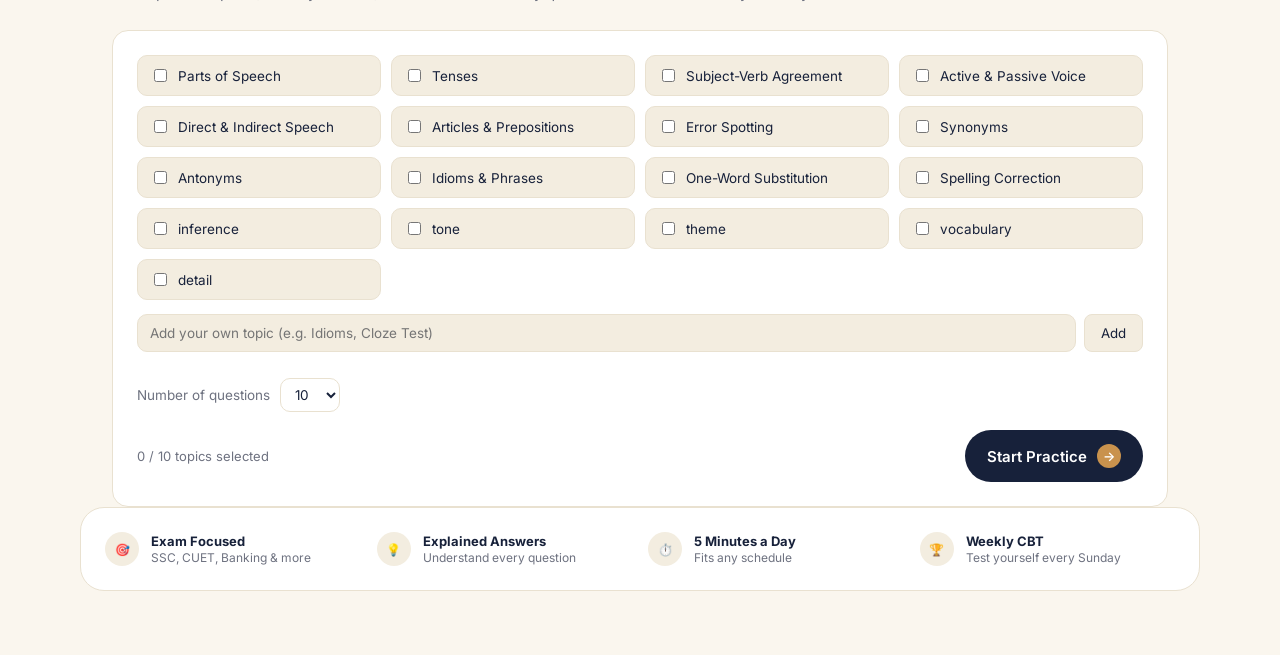
==== commit b1fa7d90: "Add files via upload" ====
--- a/public/index.html
+++ b/public/index.html
@@ -39,6 +39,7 @@
     <a href="practice.html?cat=grammar">Grammar</a>
     <a href="practice.html?cat=vocabulary">Vocabulary</a>
     <a href="weekly-test.html">Weekly Test</a>
+    <a href="leaderboard.html">Leaderboard</a>
     <a href="mistakes.html">Review Mistakes</a>
   </div>
   <div class="nav-cta">
@@ -54,7 +55,7 @@
     <p class="hero-sub">Free daily Reading Comprehension, Grammar and Vocabulary practice — a fresh set every day, plus a full CBT-style test every Sunday covering the whole week.</p>
     <div class="hero-actions">
       <a href="practice.html" class="btn btn-primary">Start Learning <span class="icon-circle">→</span></a>
-      <a href="#topics" class="btn btn-secondary">Explore Topics</a>
+      <a href="#topics" class="btn btn-secondary" id="hero-secondary-btn">Explore Topics</a>
     </div>
     <div class="hero-features">
       <div class="hero-feature"><span class="dot">🤖</span><div><strong>AI Generated</strong><span>Fresh daily</span></div></div>
@@ -63,7 +64,7 @@
     </div>
   </div>
   <div class="hero-visual">
-    <img src="book.png" alt="Illustrated open book reading Learn. Practice. Excel.">
+    <img src="book.png" alt="Illustrated open book reading Learn. Practice. Excel." loading="lazy">
   </div>
 </section>
 
@@ -108,11 +109,11 @@
       <button class="topic-go">→</button>
     </a>
 
-    <a href="practice.html?cat=rc&view=archive" class="topic-card passages">
-      <div class="topic-icon">📄</div>
-      <span class="topic-tag">Passages</span>
-      <h3>Passage Archive</h3>
-      <p>Browse every past RC passage and re-attempt any day you missed.</p>
+    <a href="leaderboard.html" class="topic-card passages">
+      <div class="topic-icon">🏆</div>
+      <span class="topic-tag">Leaderboard</span>
+      <h3>Weekly Leaderboard</h3>
+      <p>See this week's top scorers and compete with other students, first name + score.</p>
       <button class="topic-go">→</button>
     </a>
   </div>
@@ -159,6 +160,7 @@
 </div>
 
 <script src="progress.js"></script>
+<script src="nav.js"></script>
 <script src="pwa.js"></script>
 <script>
   fetch('/api/days').then(r => r.json()).then(d => {
@@ -168,6 +170,48 @@
   }).catch(() => {});
 
   document.getElementById('streak-badge').textContent = WM.currentStreak() > 0 ? `\u{1F525} ${WM.currentStreak()} day streak` : '';
+
+  // ---------- Install App button (hero) ----------
+  // Doubles as "Explore Topics" until the site is installable, then becomes "Install App";
+  // once installed (or if it already is), it reverts to plain "Explore Topics" behavior.
+  (function () {
+    const heroBtn = document.getElementById('hero-secondary-btn');
+    let deferredInstallPrompt = null;
+
+    function isStandalone() {
+      return window.matchMedia('(display-mode: standalone)').matches || window.navigator.standalone === true;
+    }
+
+    function showExploreTopics() {
+      heroBtn.textContent = 'Explore Topics';
+      heroBtn.setAttribute('href', '#topics');
+      heroBtn.onclick = null;
+    }
+
+    function showInstallButton() {
+      heroBtn.textContent = '📲 Install App';
+      heroBtn.removeAttribute('href');
+      heroBtn.onclick = async (e) => {
+        e.preventDefault();
+        if (!deferredInstallPrompt) { showExploreTopics(); window.location.hash = '#topics'; return; }
+        deferredInstallPrompt.prompt();
+        const { outcome } = await deferredInstallPrompt.userChoice;
+        deferredInstallPrompt = null;
+        if (outcome === 'accepted') showExploreTopics(); // installed — button goes back to normal
+      };
+    }
+
+    if (isStandalone()) {
+      showExploreTopics();
+    } else {
+      window.addEventListener('beforeinstallprompt', (e) => {
+        e.preventDefault();
+        deferredInstallPrompt = e;
+        showInstallButton();
+      });
+      window.addEventListener('appinstalled', showExploreTopics);
+    }
+  })();
 
   // ---------- Telegram sign-in ----------
   // NOTE for deploy: TELEGRAM_BOT_TOKEN must be set on the Worker with
@@ -209,11 +253,11 @@
         <div class="telegram-menu" id="telegram-menu" role="menu">
           <button type="button" class="telegram-menu-item" id="telegram-browser-btn" role="menuitem">
             <span class="tmi-icon">🌐</span>
-            <span><strong>Continue in browser</strong><small>Opens in a new tab</small></span>
+            <span><strong>Continue in browser</strong><small>Opens in a small popup window</small></span>
           </button>
           <button type="button" class="telegram-menu-item" id="telegram-deeplink-btn" role="menuitem">
             <span class="tmi-icon">🔗</span>
-            <span><strong>Log in from Telegram</strong><small>Approve inside the bot chat, no popup</small></span>
+            <span><strong>Log in from Telegram</strong><small>Tap Start in the bot chat to sign in</small></span>
           </button>
           <a class="telegram-menu-item" href="https://t.me/Tiny_english_robot" target="_blank" rel="noopener" role="menuitem">
             <span class="tmi-icon">💬</span>
@@ -235,17 +279,58 @@
       btn.setAttribute('aria-expanded', String(open));
     }
 
+    // Opens a URL as a real small popup window (centered, fixed size) instead of a new tab —
+    // this is how Telegram's own login widget behaves, and it's what makes window.opener /
+    // postMessage back to this tab reliable.
+    function openPopup(url, name) {
+      const w = 550, h = 470;
+      const left = window.screenX + (window.outerWidth - w) / 2;
+      const top = window.screenY + (window.outerHeight - h) / 2;
+      return window.open(url, name, `width=${w},height=${h},left=${left},top=${top},resizable=yes,scrollbars=yes`);
+    }
+
+    // Some ISPs block/throttle t.me's DNS specifically, which shows a browser-level
+    // DNS_PROBE_FINISHED_NXDOMAIN error even though Telegram itself is reachable. The tg://
+    // custom URI scheme hands off straight to an installed Telegram app (desktop or mobile)
+    // without ever resolving t.me, so it's tried first; the t.me web link is only a fallback
+    // for when no Telegram app is installed to catch that scheme.
+    function openTelegramDeepLink(startParam, popupName) {
+      const username = 'Tiny_english_robot';
+      const suffix = startParam ? `&start=${encodeURIComponent(startParam)}` : '';
+      const tgAppUrl = `tg://resolve?domain=${username}${suffix}`;
+      const webUrl = `https://t.me/${username}${startParam ? '?start=' + encodeURIComponent(startParam) : ''}`;
+
+      const popup = openPopup('about:blank', popupName);
+      if (!popup) { window.location.href = webUrl; return; }
+      try { popup.location.href = tgAppUrl; } catch { /* ignore */ }
+
+      setTimeout(() => {
+        try {
+          if (popup.closed) return;
+          // Browsers typically refuse to navigate away from about:blank for an unregistered
+          // custom scheme (rather than showing an error page) — if it's still sitting there,
+          // no Telegram app caught the tg:// link, so fall back to the normal web URL.
+          if (!popup.location.href || popup.location.href === 'about:blank') {
+            popup.location.href = webUrl;
+          }
+        } catch {
+          // Cross-origin read failure here actually means it DID navigate somewhere useful
+          // (an installed app took over, or it's now sitting on t.me) — nothing to do.
+        }
+      }, 1200);
+    }
+
     btn.addEventListener('click', (e) => { e.stopPropagation(); toggleMenu(); });
     document.addEventListener('click', closeMenu);
 
     document.getElementById('telegram-browser-btn').addEventListener('click', () => {
       closeMenu();
-      window.open('/api/auth/telegram/start', '_blank');
+      openPopup('/api/auth/telegram/start', 'tg_login_popup');
     });
 
-    // "Log in from Telegram" — the site's login button hands over a /start deep link; approving
-    // it inside the bot chat (or by typing /login there) claims the code, and this tab polls
-    // until that happens, then signs in exactly like the widget flow does.
+    // "Log in from Telegram" — the site's login button hands over a /start deep link (backed by
+    // a one-time KV token); tapping Start in the bot claims it, and this tab polls until that
+    // happens, then signs in exactly like the popup flow does.
     document.getElementById('telegram-deeplink-btn').addEventListener('click', async () => {
       closeMenu();
       el.innerHTML = '<span class="streak-badge" style="opacity:.7;">Waiting for Telegram…</span>';
@@ -253,7 +338,7 @@
         const res = await fetch('/api/login/start', { method: 'POST' });
         const data = await res.json();
         if (!data.botLink) throw new Error('Could not start Telegram login.');
-        window.open(data.botLink, '_blank');
+        openTelegramDeepLink(data.code, 'tg_login_deeplink');
         WM.pollLoginCode(data.code, (user) => {
           if (user) {
             WM.setTelegramUser(user);
--- a/public/style.css
+++ b/public/style.css
@@ -31,6 +31,7 @@
 
 * { box-sizing: border-box; }
 html { scroll-behavior: smooth; }
+html, body { max-width: 100%; overflow-x: hidden; }
 
 body {
   margin: 0;
@@ -105,14 +106,61 @@
   gap: 12px;
 }
 
+/* ---------- Mobile hamburger toggle (injected by nav.js) ---------- */
+
+.nav-toggle {
+  display: none;
+  flex-direction: column;
+  justify-content: center;
+  align-items: center;
+  gap: 5px;
+  width: 36px;
+  height: 36px;
+  flex-shrink: 0;
+  background: var(--card);
+  border: 1px solid var(--border);
+  border-radius: 8px;
+  padding: 0;
+}
+.nav-toggle span {
+  display: block;
+  width: 16px;
+  height: 2px;
+  border-radius: 2px;
+  background: var(--navy);
+  transition: transform 0.2s ease, opacity 0.2s ease;
+}
+.nav-toggle.open span:nth-child(1) { transform: translateY(7px) rotate(45deg); }
+.nav-toggle.open span:nth-child(2) { opacity: 0; }
+.nav-toggle.open span:nth-child(3) { transform: translateY(-7px) rotate(-45deg); }
+
 @media (max-width: 760px) {
-  .nav-links { display: none; }
+  .navbar { flex-wrap: wrap; }
+  .brand { order: 1; }
+  .nav-toggle { display: flex; order: 2; margin-left: auto; }
+  .nav-cta { order: 3; width: auto; }
+  .nav-links {
+    display: none;
+    order: 4;
+    width: 100%;
+    flex-direction: column;
+    gap: 2px;
+    background: var(--card);
+    border: 1px solid var(--border);
+    border-radius: var(--radius-md);
+    padding: 10px;
+    margin-top: 14px;
+    box-shadow: var(--shadow-soft);
+  }
+  .nav-links.open { display: flex; }
+  .nav-links a { padding: 12px 14px; border-radius: 8px; font-size: 15px; }
+  .nav-links a.active { border-bottom: none; background: var(--cream-deep); }
+  .nav-links a:hover { background: var(--cream-deep); }
 }
 
 @media (max-width: 560px) {
-  .navbar { padding: 16px 20px; gap: 10px; flex-wrap: wrap; }
+  .navbar { padding: 16px 20px; gap: 10px; }
   .brand { font-size: 17px; }
-  .nav-cta { width: 100%; justify-content: flex-end; }
 }
 
 /* ---------- Buttons ---------- */
@@ -262,6 +310,7 @@
   .stats-bar { grid-template-columns: repeat(2, 1fr); }
   .hero-actions { flex-wrap: wrap; }
   .hero-features { flex-wrap: wrap; }
+  .hero-visual { display: none; } /* book illustration adds scroll depth + a large image load with no gain on small screens */
 }
 
 @media (max-width: 400px) {
@@ -462,7 +511,9 @@
 
 @media (max-width: 760px) {
   .cbt-body { grid-template-columns: 1fr; }
-  .cbt-nav-grid { position: static; grid-template-columns: repeat(8, 1fr); }
+  .cbt-nav-grid { position: static; grid-template-columns: repeat(6, 1fr); }
+  .cbt-nav-btn { width: 100%; height: 42px; }
+  .date-nav button { width: 40px; height: 40px; }
 }
 
 /* ---------- Streak badge ---------- */
@@ -572,7 +623,7 @@
 .telegram-menu-item small { display: block; font-size: 11.5px; color: var(--text-muted); font-weight: 400; }
 
 @media (max-width: 480px) {
-  .telegram-menu { right: -8px; min-width: 220px; }
+  .telegram-menu { right: -8px; min-width: 220px; max-width: calc(100vw - 24px); }
   .telegram-login-btn span, .telegram-login-btn { font-size: 13px; }
 }
 
@@ -643,6 +694,11 @@
   color: var(--navy);
 }
 .custom-topic-add input:focus { outline: 2px solid var(--gold-deep); outline-offset: 1px; }
+
+@media (max-width: 400px) {
+  .custom-topic-add { flex-direction: column; }
+  .custom-topic-add button { width: 100%; }
+}
 
 .custom-topic-chips {
   display: flex;
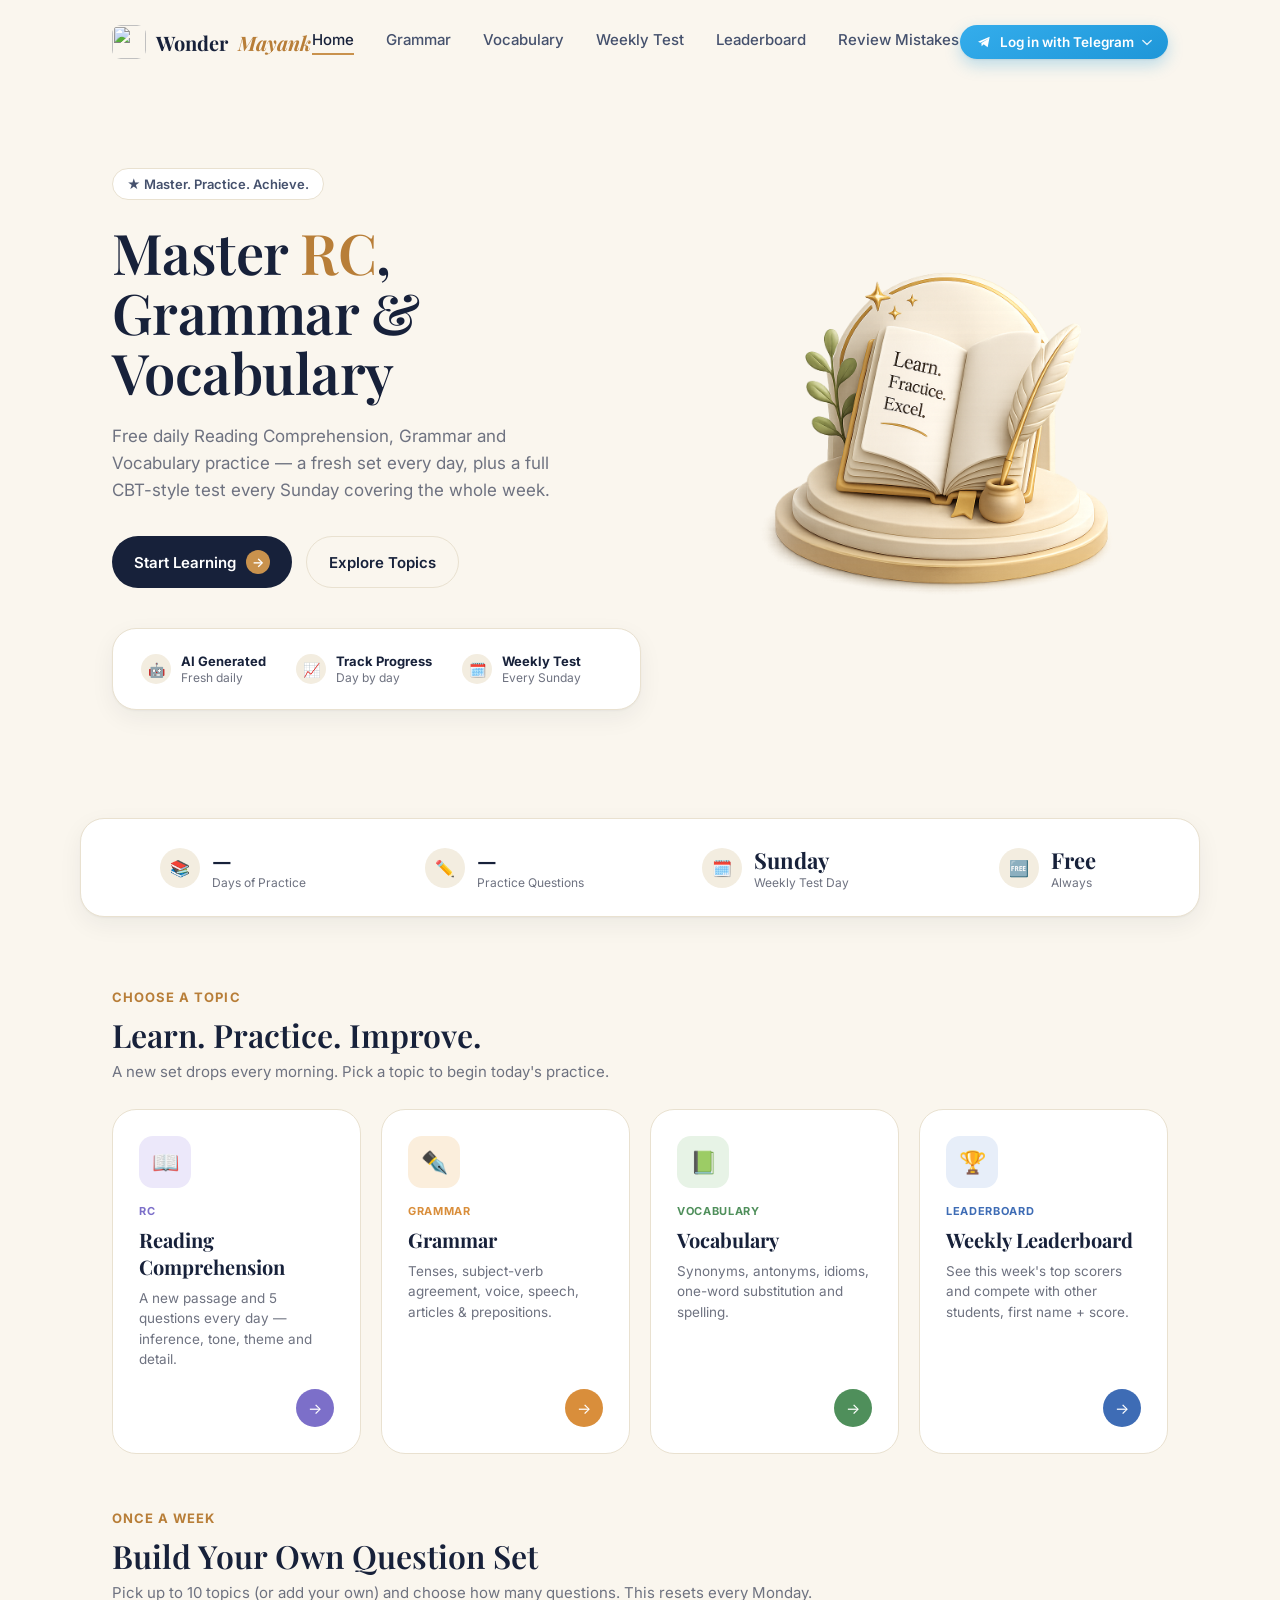
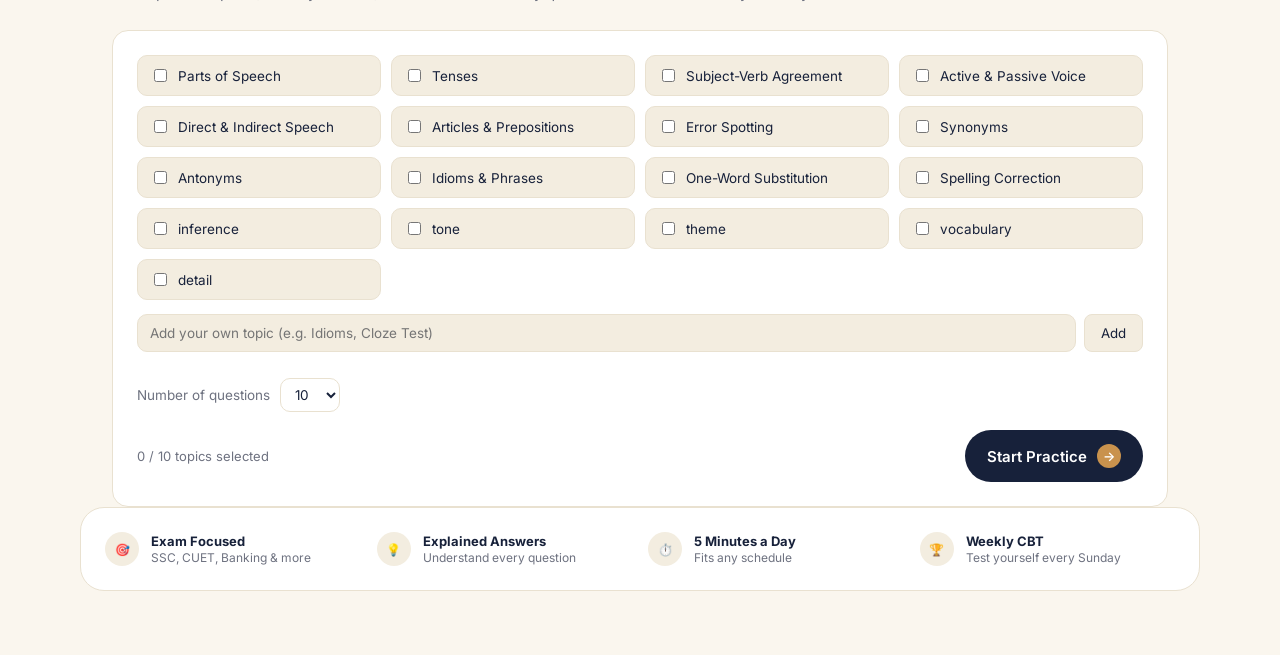
==== commit 6cbb5b1e: "Update index.html" ====
--- a/public/index.html
+++ b/public/index.html
@@ -289,35 +289,34 @@
       return window.open(url, name, `width=${w},height=${h},left=${left},top=${top},resizable=yes,scrollbars=yes`);
     }
 
-    // Some ISPs block/throttle t.me's DNS specifically, which shows a browser-level
-    // DNS_PROBE_FINISHED_NXDOMAIN error even though Telegram itself is reachable. The tg://
-    // custom URI scheme hands off straight to an installed Telegram app (desktop or mobile)
-    // without ever resolving t.me, so it's tried first; the t.me web link is only a fallback
-    // for when no Telegram app is installed to catch that scheme.
+    // Previously this tried tg://resolve directly in the visible popup, then peeked at
+    // popup.location.href after a timeout to decide whether to fall back to the t.me web link.
+    // That guess is unreliable: when no app catches the unregistered tg:// scheme, Chrome
+    // navigates the popup to its own "This site can't be reached" error page — and reading
+    // location off that error page throws (cross-origin-ish), which the old code treated as
+    // "an app handled it, nothing to do." Result: the popup got stuck showing the browser error
+    // instead of ever falling back.
+    //
+    // Fix: the visible popup goes straight to the real t.me web URL — Telegram's own page
+    // already detects an installed app and hands off to it, or falls back to Telegram Web,
+    // so it doesn't need our guesswork. The tg:// scheme is still attempted, but silently via
+    // a hidden iframe, so if it fails nothing is ever shown to the person.
     function openTelegramDeepLink(startParam, popupName) {
       const username = 'Tiny_english_robot';
       const suffix = startParam ? `&start=${encodeURIComponent(startParam)}` : '';
       const tgAppUrl = `tg://resolve?domain=${username}${suffix}`;
       const webUrl = `https://t.me/${username}${startParam ? '?start=' + encodeURIComponent(startParam) : ''}`;
 
-      const popup = openPopup('about:blank', popupName);
-      if (!popup) { window.location.href = webUrl; return; }
-      try { popup.location.href = tgAppUrl; } catch { /* ignore */ }
-
-      setTimeout(() => {
-        try {
-          if (popup.closed) return;
-          // Browsers typically refuse to navigate away from about:blank for an unregistered
-          // custom scheme (rather than showing an error page) — if it's still sitting there,
-          // no Telegram app caught the tg:// link, so fall back to the normal web URL.
-          if (!popup.location.href || popup.location.href === 'about:blank') {
-            popup.location.href = webUrl;
-          }
-        } catch {
-          // Cross-origin read failure here actually means it DID navigate somewhere useful
-          // (an installed app took over, or it's now sitting on t.me) — nothing to do.
-        }
-      }, 1200);
+      try {
+        const iframe = document.createElement('iframe');
+        iframe.style.display = 'none';
+        iframe.src = tgAppUrl;
+        document.body.appendChild(iframe);
+        setTimeout(() => iframe.remove(), 2000);
+      } catch { /* best-effort only, ignore failures */ }
+
+      const popup = openPopup(webUrl, popupName);
+      if (!popup) { window.location.href = webUrl; }
     }
 
     btn.addEventListener('click', (e) => { e.stopPropagation(); toggleMenu(); });
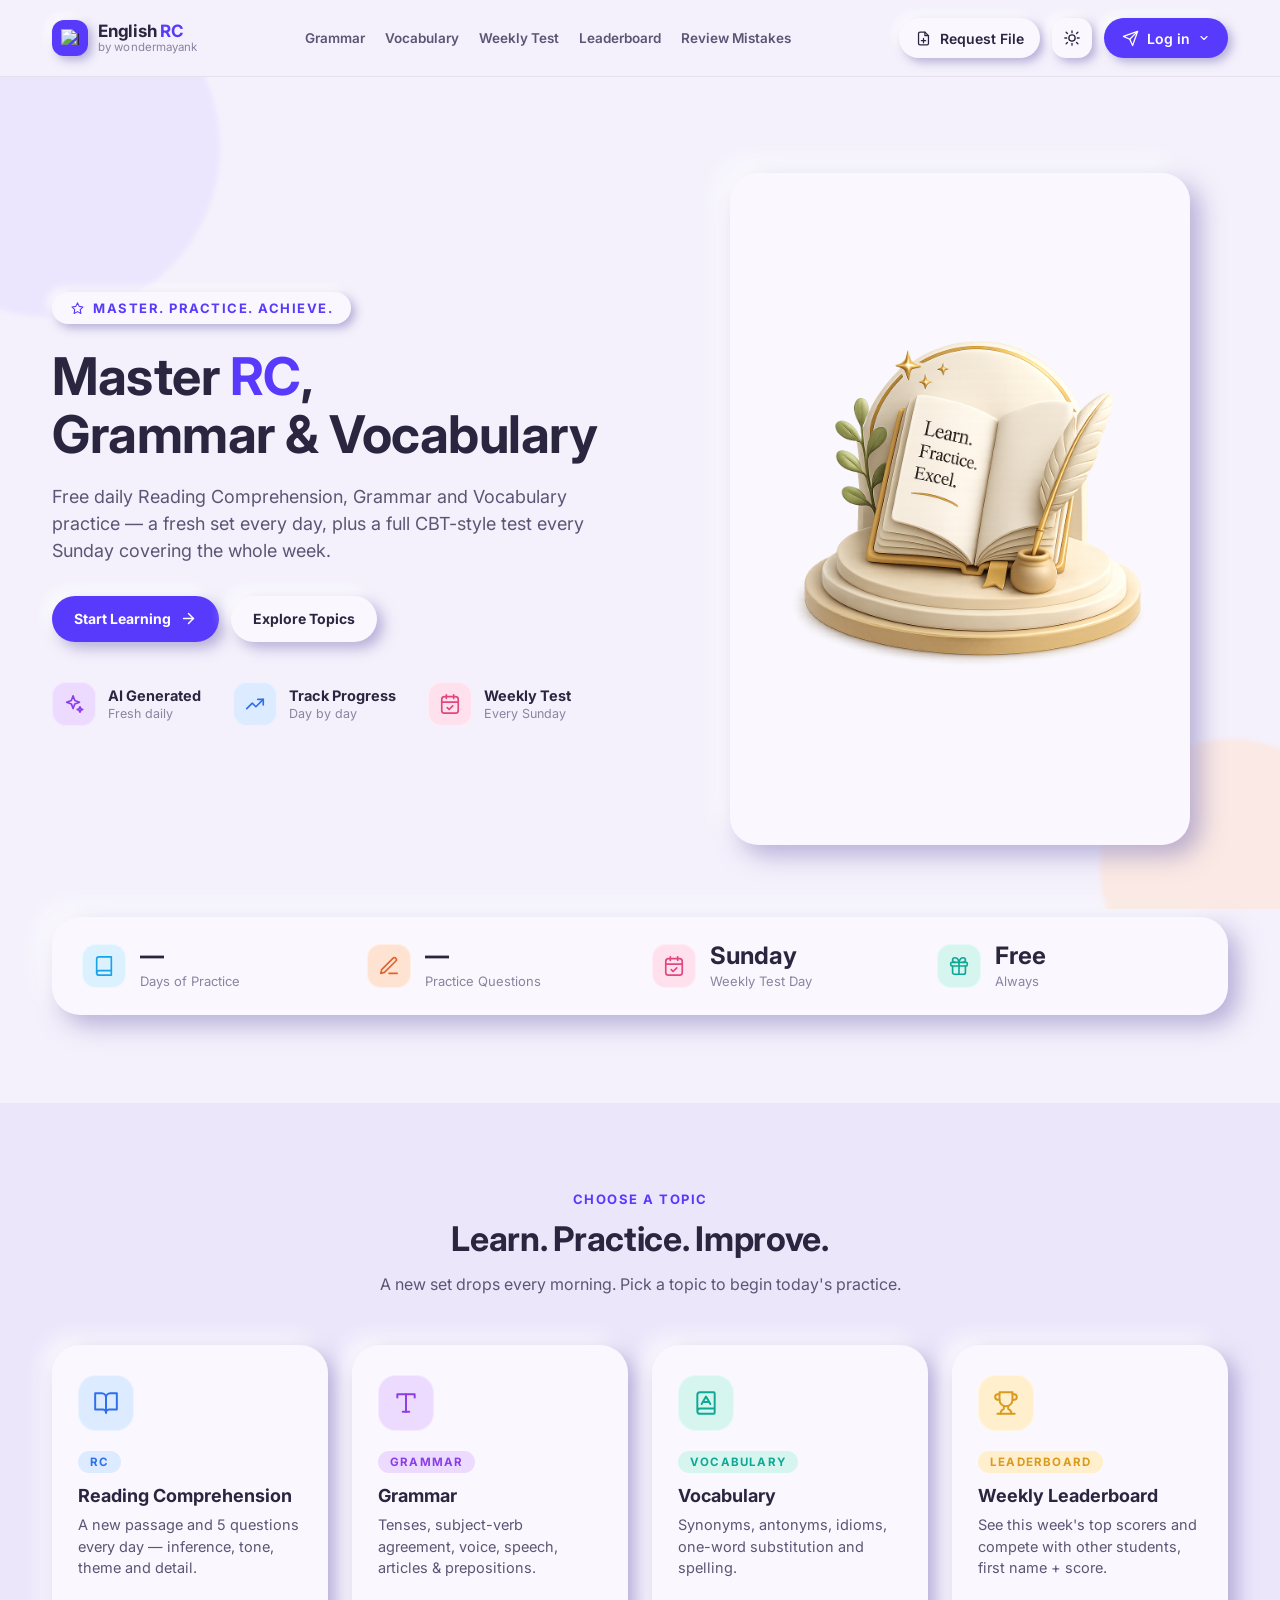
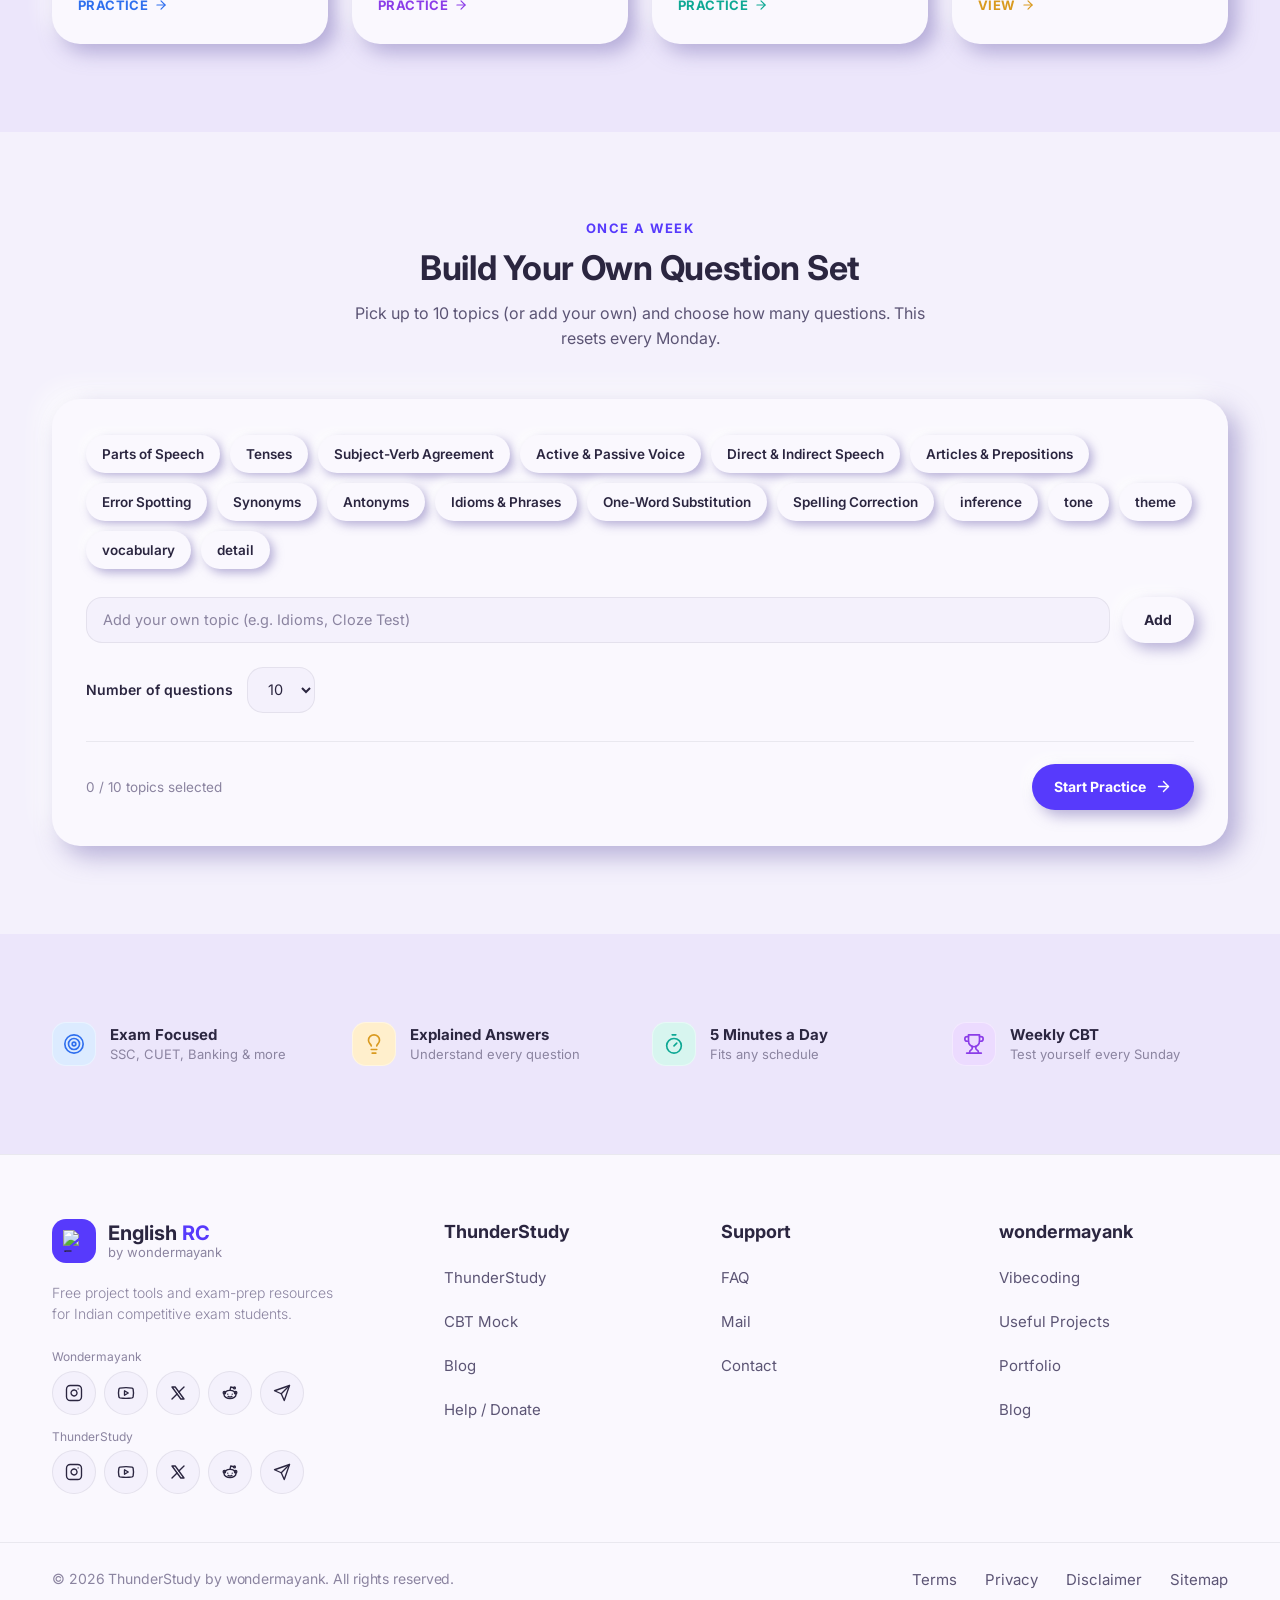
==== commit fd750636: "Update index.html" ====
--- a/public/index.html
+++ b/public/index.html
@@ -1,166 +1,1363 @@
 <!DOCTYPE html>
 <html lang="en">
 <head>
+
+<script>
+(function(){
+  try{
+    var t = localStorage.getItem('theme');
+    if(!t){ t = 'light'; }
+    document.documentElement.setAttribute('data-theme', t);
+  }catch(e){}
+})();
+</script>
+
 <meta charset="UTF-8">
 <meta name="viewport" content="width=device-width, initial-scale=1.0">
-<title>WonderMayank — Master RC, Grammar & Vocabulary</title>
-<meta name="description" content="Free daily Reading Comprehension, Grammar and Vocabulary practice for competitive exam aspirants, plus a weekly CBT test every Sunday.">
-
-<link rel="icon" href="favicon.svg" type="image/svg+xml">
-<link rel="alternate icon" href="favicon.svg">
-<link rel="apple-touch-icon" href="favicon.svg">
+
+<title>English RC by Wondermayank — Master RC, Grammar &amp; Vocabulary</title>
+<meta name="description" content="Free daily Reading Comprehension, Grammar and Vocabulary practice for SSC, CUET and Banking aspirants, plus a weekly CBT test every Sunday.">
+<meta name="author" content="Wondermayank">
+<meta name="theme-color" content="#573AFC">
+
+<link rel="icon" type="image/svg+xml" href="/favicon.svg">
+<link rel="alternate icon" href="/favicon.svg">
+<link rel="apple-touch-icon" href="/favicon.svg">
 <link rel="manifest" href="manifest.json">
-<meta name="theme-color" content="#B87E38">
 
 <meta property="og:type" content="website">
-<meta property="og:site_name" content="WonderMayank">
+<meta property="og:site_name" content="English RC by Wondermayank">
+<meta property="og:locale" content="en_IN">
 <meta property="og:url" content="https://english.thunderstudy.indevs.in/">
-<meta property="og:title" content="WonderMayank — Master RC, Grammar & Vocabulary">
-<meta property="og:description" content="Free daily Reading Comprehension, Grammar and Vocabulary practice for competitive exam aspirants, plus a weekly CBT test every Sunday.">
+<meta property="og:title" content="English RC by Wondermayank — Master RC, Grammar &amp; Vocabulary">
+<meta property="og:description" content="Free daily Reading Comprehension, Grammar and Vocabulary practice for SSC, CUET and Banking aspirants, plus a weekly CBT test every Sunday.">
 <meta property="og:image" content="https://english.thunderstudy.indevs.in/og-image.png">
 <meta property="og:image:width" content="1200">
 <meta property="og:image:height" content="630">
 <meta name="twitter:card" content="summary_large_image">
-<meta name="twitter:title" content="WonderMayank — Master RC, Grammar & Vocabulary">
-<meta name="twitter:description" content="Free daily Reading Comprehension, Grammar and Vocabulary practice for competitive exam aspirants, plus a weekly CBT test every Sunday.">
+<meta name="twitter:title" content="English RC by Wondermayank — Master RC, Grammar &amp; Vocabulary">
+<meta name="twitter:description" content="Free daily Reading Comprehension, Grammar and Vocabulary practice for SSC, CUET and Banking aspirants, plus a weekly CBT test every Sunday.">
 <meta name="twitter:image" content="https://english.thunderstudy.indevs.in/og-image.png">
 
-<link rel="stylesheet" href="style.css">
+<script type="application/ld+json">
+{
+  "@context":"https://schema.org",
+  "@type":"EducationalOrganization",
+  "name":"English RC by Wondermayank",
+  "url":"https://english.thunderstudy.indevs.in/",
+  "description":"Free daily Reading Comprehension, Grammar and Vocabulary practice for competitive exam aspirants, plus a weekly CBT test every Sunday.",
+  "parentOrganization":{"@type":"Organization","name":"ThunderStudy","url":"https://thunderstudy.indevs.in"}
+}
+</script>
+
+<link rel="preconnect" href="https://fonts.googleapis.com">
+<link rel="preconnect" href="https://fonts.gstatic.com" crossorigin>
+<link href="https://fonts.googleapis.com/css2?family=Inter:wght@300;400;600;700&display=swap" rel="stylesheet">
+
+<style>
+:root{
+  --canvas:#F4F1FC;
+  --canvas-deep:#ECE6FB;
+  --surface:#FAF8FE;
+
+  --ink:#2B2640;
+  --body-c:#5C5575;
+  --muted:#8B84A0;
+
+  --hairline:rgba(43,38,64,.08);
+
+  --primary:#573AFC;
+  --primary-active:#4527E0;
+  --primary-soft:#E4DEFF;
+  --on-primary:#ffffff;
+
+  --clay-light:rgba(255,255,255,.9);
+  --clay-dark:rgba(120,108,180,.5);
+  --clay-dark-strong:rgba(120,108,180,.5);
+
+  --radius-card:28px;
+  --radius-sm:16px;
+  --radius-pill:999px;
+
+  --font:'Inter',system-ui,-apple-system,sans-serif;
+}
+
+[data-theme="dark"]{
+  --canvas:#1A1730;
+  --canvas-deep:#15122A;
+  --surface:#221D3C;
+
+  --ink:#F1EEFB;
+  --body-c:#C7C0E0;
+  --muted:#8E86AC;
+
+  --hairline:rgba(255,255,255,.08);
+
+  --primary:#9A7AFB;
+  --primary-active:#B196FB;
+  --primary-soft:#2E2650;
+  --on-primary:#1A1730;
+
+  --clay-light:rgba(255,255,255,.05);
+  --clay-dark:rgba(0,0,0,.55);
+  --clay-dark-strong:rgba(0,0,0,.7);
+}
+
+*{
+  box-sizing:border-box;
+}
+
+html,
+body{
+  margin:0;
+  padding:0;
+  min-height:100%;
+}
+
+body{
+  font-family:var(--font);
+  background:var(--canvas);
+  color:var(--body-c);
+  -webkit-font-smoothing:antialiased;
+  transition:background .3s ease,color .3s ease;
+  overflow-x:hidden;
+}
+
+a{
+  text-decoration:none;
+  color:inherit;
+}
+
+button{
+  font-family:var(--font);
+  border:none;
+  background:none;
+  cursor:pointer;
+}
+
+.wrap{
+  max-width:1240px;
+  margin:0 auto;
+  padding:0 32px;
+}
+
+@media(max-width:640px){
+  .wrap{
+    padding:0 20px;
+  }
+}
+
+/* =========================
+   LOADER
+========================= */
+
+#loader{
+  position:fixed;
+  inset:0;
+  z-index:9999;
+  background:var(--canvas);
+
+  display:flex;
+  align-items:center;
+  justify-content:center;
+
+  transition:opacity .4s ease,visibility .4s ease;
+}
+
+#loader.hide{
+  opacity:0;
+  visibility:hidden;
+}
+
+.loader-blob{
+  width:64px;
+  height:64px;
+  border-radius:28px;
+  background:var(--primary-soft);
+
+  box-shadow:
+    8px 8px 20px var(--clay-dark),
+    -8px -8px 20px var(--clay-light);
+
+  animation:pulse 1.1s ease-in-out infinite;
+}
+
+@keyframes pulse{
+  0%,100%{
+    transform:scale(.85);
+  }
+
+  50%{
+    transform:scale(1.05);
+  }
+}
+
+/* =========================
+   NAV
+========================= */
+
+.nav{
+  position:sticky;
+  top:0;
+  z-index:50;
+
+  background:var(--canvas);
+  border-bottom:1px solid var(--hairline);
+
+  backdrop-filter:blur(16px) saturate(160%);
+}
+
+.nav .wrap{
+  display:flex;
+  align-items:center;
+  justify-content:space-between;
+  height:76px;
+}
+
+.brand{
+  display:flex;
+  align-items:center;
+  gap:10px;
+
+  font-weight:700;
+  font-size:16px;
+  color:var(--ink);
+}
+
+.brand-text{
+  display:flex;
+  flex-direction:column;
+  line-height:1.15;
+}
+
+.brand-name{
+  color:var(--ink);            /* "Thunder": white in dark mode, dark ink in light mode */
+  font-size:17px;
+  font-weight:700;
+  letter-spacing:-.2px;
+}
+
+.brand-accent{
+  color:var(--primary);        /* "Study": blue in light mode, purple in dark mode */
+}
+
+.brand-by{
+  color:var(--muted);
+  font-size:11.5px;
+  font-weight:400;
+  letter-spacing:.1px;
+}
+
+.brand-mark{
+  width:36px;
+  height:36px;
+  border-radius:12px;
+
+  background:var(--primary);
+
+  display:flex;
+  align-items:center;
+  justify-content:center;
+
+  box-shadow:
+    4px 4px 10px var(--clay-dark),
+    -4px -4px 10px var(--clay-light);
+}
+
+.brand-mark img{
+  width:18px;
+  height:18px;
+}
+
+.nav-right{
+  display:flex;
+  align-items:center;
+  gap:12px;
+}
+
+.theme-btn{
+  width:40px;
+  height:40px;
+
+  border-radius:14px;
+  background:var(--surface);
+
+  display:flex;
+  align-items:center;
+  justify-content:center;
+
+  color:var(--ink);
+
+  box-shadow:
+    4px 4px 10px var(--clay-dark),
+    -4px -4px 10px var(--clay-light);
+
+  transition:transform .2s ease;
+}
+
+.theme-btn:hover{
+  transform:translateY(-2px);
+}
+
+.theme-btn svg{
+  width:18px;
+  height:18px;
+}
+
+.nav-cta{
+  display:inline-flex;
+  align-items:center;
+  justify-content:center;
+
+  height:40px;
+  padding:0 18px;
+
+  border-radius:var(--radius-pill);
+
+  background:var(--primary);
+  color:var(--on-primary);
+
+  font-size:14px;
+  font-weight:600;
+
+  box-shadow:
+    4px 4px 10px var(--clay-dark),
+    -4px -4px 10px var(--clay-light);
+
+  transition:transform .2s ease,background .2s ease;
+}
+
+.nav-cta:hover{
+  background:var(--primary-active);
+  transform:translateY(-2px);
+}
+
+.nav-request{
+  display:inline-flex;
+  align-items:center;
+  justify-content:center;
+  gap:8px;
+
+  height:40px;
+  padding:0 16px;
+
+  border-radius:var(--radius-pill);
+
+  background:var(--surface);
+  color:var(--ink);
+
+  font-size:14px;
+  font-weight:600;
+  white-space:nowrap;
+
+  box-shadow:
+    4px 4px 10px var(--clay-dark),
+    -4px -4px 10px var(--clay-light);
+
+  transition:transform .2s ease,color .2s ease;
+}
+
+.nav-request:hover{
+  color:var(--primary);
+  transform:translateY(-2px);
+}
+
+.nav-request svg{
+  width:17px;
+  height:17px;
+  flex-shrink:0;
+}
+
+/* =========================
+   BUTTONS
+========================= */
+
+.primary-btn,
+.secondary-btn{
+  min-height:46px;
+
+  padding:0 22px;
+
+  border-radius:var(--radius-pill);
+
+  display:inline-flex;
+  align-items:center;
+  justify-content:center;
+  gap:9px;
+
+  font-size:14px;
+  font-weight:700;
+
+  transition:
+    transform .2s ease,
+    box-shadow .2s ease,
+    background .2s ease;
+}
+
+.primary-btn{
+  background:var(--primary);
+  color:var(--on-primary);
+
+  box-shadow:
+    6px 6px 14px var(--clay-dark),
+    -6px -6px 14px var(--clay-light);
+}
+
+.primary-btn:hover{
+  background:var(--primary-active);
+  transform:translateY(-3px);
+}
+
+.secondary-btn{
+  background:var(--surface);
+  color:var(--ink);
+
+  box-shadow:
+    6px 6px 14px var(--clay-dark),
+    -6px -6px 14px var(--clay-light);
+}
+
+.secondary-btn:hover{
+  color:var(--primary);
+  transform:translateY(-3px);
+}
+
+.primary-btn svg,
+.secondary-btn svg{
+  width:17px;
+  height:17px;
+}
+
+/* =========================
+   FOOTER
+========================= */
+
+footer{
+  background:var(--surface);
+  border-top:1px solid var(--hairline);
+  color:var(--muted);
+  padding-top:64px;
+}
+
+.footer-grid{
+  display:grid;
+  grid-template-columns:1.5fr 1fr 1fr 1fr;
+  gap:40px 48px;
+  padding-bottom:48px;
+}
+
+/* brand column */
+.footer-brand{
+  display:inline-flex;
+  align-items:center;
+  gap:12px;
+  color:var(--ink);
+}
+
+.footer-brand .brand-mark{
+  width:44px;
+  height:44px;
+  border-radius:14px;
+  box-shadow:none;
+}
+
+.footer-brand .brand-mark img{
+  width:22px;
+  height:22px;
+}
+
+.footer-brand-text{
+  display:flex;
+  flex-direction:column;
+  line-height:1.2;
+}
+
+.footer-brand-name{
+  color:var(--ink);
+  font-size:20px;
+  font-weight:700;
+}
+
+.footer-brand-by{
+  color:var(--muted);
+  font-size:13px;
+  font-weight:400;
+}
+
+.footer-desc{
+  margin:16px 0 0;
+  max-width:300px;
+
+  color:var(--muted);
+
+  font-size:14px;
+  font-weight:300;
+  line-height:1.55;
+}
+
+.footer-social{
+  display:flex;
+  flex-direction:column;
+  gap:14px;
+  margin-top:24px;
+}
+
+.footer-social-label{
+  margin-bottom:6px;
+
+  color:var(--muted);
+
+  font-size:12px;
+  line-height:1.3;
+}
+
+.footer-social-row{
+  display:flex;
+  flex-wrap:wrap;
+  gap:8px;
+}
+
+.social-btn{
+  width:44px;
+  height:44px;
+
+  display:inline-flex;
+  align-items:center;
+  justify-content:center;
+
+  border-radius:50%;
+  border:1px solid var(--hairline);
+
+  background:var(--canvas);
+  color:var(--ink);
+
+  transition:
+    transform .2s ease,
+    color .2s ease,
+    border-color .2s ease;
+}
+
+.social-btn:hover,
+.social-btn:focus-visible{
+  color:var(--primary);
+  border-color:var(--primary);
+  transform:translateY(-2px);
+}
+
+.social-btn:active{
+  transform:scale(.95);
+}
+
+.social-btn svg{
+  width:18px;
+  height:18px;
+}
+
+/* link columns */
+.footer-title{
+  margin:0 0 12px;
+
+  color:var(--ink);
+
+  font-size:18px;
+  font-weight:700;
+  line-height:1.4;
+}
+
+.footer-links{
+  list-style:none;
+  margin:0;
+  padding:0;
+}
+
+.footer-links a,
+.footer-legal a{
+  display:inline-flex;
+  align-items:center;
+
+  min-height:44px;
+
+  color:var(--body-c);
+
+  font-size:15px;
+  font-weight:400;
+  line-height:1.4;
+
+  transition:color .2s ease;
+}
+
+.footer-links a:hover,
+.footer-links a:focus-visible,
+.footer-legal a:hover,
+.footer-legal a:focus-visible{
+  color:var(--primary);
+}
+
+/* bottom bar */
+.footer-bottom{
+  border-top:1px solid var(--hairline-strong,var(--hairline));
+}
+
+.footer-bottom-inner{
+  display:flex;
+  align-items:center;
+  justify-content:space-between;
+  flex-wrap:wrap;
+  gap:8px 24px;
+
+  padding-top:14px;
+  padding-bottom:14px;
+}
+
+.footer-copy{
+  color:var(--muted);
+
+  font-size:14px;
+  line-height:1.43;
+  letter-spacing:-.1px;
+}
+
+.footer-legal{
+  display:flex;
+  flex-wrap:wrap;
+  gap:0 28px;
+}
+
+@media(max-width:900px){
+  .footer-grid{
+    grid-template-columns:repeat(3,1fr);
+  }
+
+  .footer-brand-col{
+    grid-column:1 / -1;
+  }
+}
+
+@media(max-width:640px){
+  footer{
+    padding-top:48px;
+  }
+
+  .footer-grid{
+    grid-template-columns:1fr;
+    gap:28px;
+    padding-bottom:32px;
+  }
+
+  .footer-bottom-inner{
+    flex-direction:column;
+    align-items:flex-start;
+  }
+}
+/* =========================
+   PAGE EXTRAS (semantic + scheme)
+========================= */
+:root{
+  color-scheme:light;
+  --success:#22c55e;
+  --error:#dc2626;
+  --on-semantic:#ffffff;
+}
+[data-theme="dark"]{
+  color-scheme:dark;
+}
+h1,h2,h3{color:var(--ink);margin:0;}
+p{margin:0;}
+.clay{box-shadow:10px 10px 24px var(--clay-dark),-10px -10px 24px var(--clay-light);}
+.clay-sm{box-shadow:6px 6px 16px var(--clay-dark),-6px -6px 16px var(--clay-light);}
+.clay-press{transition:transform .15s ease,box-shadow .15s ease;}
+.clay-press:active{transform:scale(.96);box-shadow:inset 5px 5px 12px var(--clay-dark),inset -5px -5px 12px var(--clay-light);}
+svg{flex-shrink:0;}
+
+/* =========================
+   HEADER EXTRAS (in-page nav, hamburger, mobile menu)
+========================= */
+.nav-links{display:flex;align-items:center;gap:20px;}
+.nav-links a{font-size:13.5px;font-weight:600;color:var(--body-c);white-space:nowrap;transition:color .2s ease;}
+.brand,.brand-name{white-space:nowrap;}
+.brand-text{min-width:0;}
+.nav-links a:hover,.nav-links a:focus-visible,.nav-links a.active{color:var(--primary);}
+.hamburger{display:none;width:40px;height:40px;border-radius:14px;background:var(--surface);align-items:center;justify-content:center;color:var(--ink);box-shadow:4px 4px 10px var(--clay-dark),-4px -4px 10px var(--clay-light);transition:transform .2s ease;}
+.hamburger:hover{transform:translateY(-2px);}
+.hamburger svg{width:18px;height:18px;}
+.mobile-menu{display:none;flex-direction:column;padding:16px 20px 24px;background:var(--canvas);border-bottom:1px solid var(--hairline);}
+.mobile-menu.open{display:flex;}
+.mobile-menu a{padding:14px 0;font-size:15px;font-weight:600;color:var(--ink);border-bottom:1px solid var(--hairline);}
+.mobile-menu a:hover,.mobile-menu a.active{color:var(--primary);}
+.mobile-menu .streak-badge{align-self:flex-start;margin-top:16px;}
+
+@media(max-width:1279px){
+  .nav-links{display:none;}
+  .hamburger{display:flex;}
+}
+@media(min-width:1280px){
+  .mobile-menu{display:none !important;}
+}
+@media(max-width:640px){
+  .nav-right .streak-badge{display:none;}
+  .telegram-card .telegram-login-btn{width:40px;padding:0;border-radius:14px;font-size:0;gap:0;}
+  .telegram-card .telegram-login-btn .tg-chevron{display:none;}
+  .telegram-card .telegram-login-btn .tg-icon{width:18px;height:18px;}
+  .hamburger,.telegram-card .telegram-login-btn{flex:none;}
+}
+@media(max-width:420px){
+  .brand-by{display:none;}
+}
+@media(max-width:400px){
+  .hamburger{width:36px;height:36px;}
+}
+
+/* streak */
+.streak-badge{display:inline-flex;align-items:center;gap:6px;height:40px;padding:0 13px;border-radius:var(--radius-pill);background:var(--surface);color:var(--ink);font-size:13px;font-weight:700;white-space:nowrap;box-shadow:4px 4px 10px var(--clay-dark),-4px -4px 10px var(--clay-light);}
+.streak-badge:empty{display:none;}
+.streak-badge svg{width:16px;height:16px;color:var(--accent,var(--primary));}
+
+/* telegram login (CTA slot) */
+.telegram-card{position:relative;display:flex;align-items:center;}
+.telegram-login-wrap{position:relative;}
+.telegram-login-btn{display:inline-flex;align-items:center;justify-content:center;gap:8px;height:40px;padding:0 18px;border-radius:var(--radius-pill);background:var(--primary);color:var(--on-primary);font-size:14px;font-weight:600;white-space:nowrap;box-shadow:4px 4px 10px var(--clay-dark),-4px -4px 10px var(--clay-light);transition:transform .2s ease,background .2s ease;}
+.telegram-login-btn:hover{background:var(--primary-active);transform:translateY(-2px);}
+.tg-icon{width:17px;height:17px;}
+.tg-long{display:none;}
+.tg-chevron{width:12px;height:12px;transition:transform .2s ease;}
+.telegram-login-btn[aria-expanded="true"] .tg-chevron{transform:rotate(180deg);}
+.telegram-menu{display:none;position:absolute;right:0;top:calc(100% + 14px);width:312px;padding:10px;background:var(--surface);border:1px solid var(--hairline);border-radius:20px;box-shadow:10px 10px 24px var(--clay-dark),-10px -10px 24px var(--clay-light);z-index:70;}
+.telegram-menu.open{display:block;}
+.telegram-menu-item{display:flex;align-items:center;gap:12px;width:100%;padding:10px 12px;border-radius:14px;text-align:left;color:var(--ink);transition:background .2s ease;}
+.telegram-menu-item:hover,.telegram-menu-item:focus-visible{background:var(--primary-soft);}
+.telegram-menu-item strong{display:block;color:var(--ink);font-size:14px;font-weight:700;}
+.telegram-menu-item small{display:block;margin-top:2px;color:var(--muted);font-size:12px;font-weight:400;line-height:1.4;}
+.tmi-icon{width:38px;height:38px;border-radius:12px;background:var(--tint);color:var(--accent);display:flex;align-items:center;justify-content:center;flex:none;}
+.tmi-icon svg{width:18px;height:18px;}
+.telegram-signed-in{display:inline-flex;align-items:center;gap:8px;height:40px;padding:0 6px 0 6px;border-radius:var(--radius-pill);background:var(--surface);box-shadow:4px 4px 10px var(--clay-dark),-4px -4px 10px var(--clay-light);}
+.telegram-avatar{width:28px;height:28px;border-radius:50%;object-fit:cover;}
+.telegram-name{margin-left:6px;color:var(--ink);font-size:14px;font-weight:600;max-width:110px;overflow:hidden;text-overflow:ellipsis;white-space:nowrap;}
+.telegram-logout-btn{width:28px;height:28px;border-radius:50%;display:flex;align-items:center;justify-content:center;color:var(--muted);transition:color .2s ease,background .2s ease;}
+.telegram-logout-btn:hover{color:var(--primary);background:var(--primary-soft);}
+.telegram-logout-btn svg{width:14px;height:14px;}
+.tg-panel{position:absolute;right:0;top:calc(100% + 14px);width:min(330px,86vw);padding:18px;text-align:left;background:var(--surface);border:1px solid var(--hairline);border-radius:20px;box-shadow:10px 10px 24px var(--clay-dark),-10px -10px 24px var(--clay-light);z-index:70;}
+.tg-panel .primary-btn{width:100%;}
+.tg-note{margin:12px 0 8px;color:var(--muted);font-size:12.5px;line-height:1.5;}
+.tg-note strong{color:var(--ink);font-weight:600;}
+.tg-code-row{display:flex;gap:8px;align-items:center;}
+.tg-code{flex:1;padding:8px 12px;border:1px solid var(--hairline);border-radius:var(--radius-sm);background:var(--canvas);color:var(--body-c);font-family:ui-monospace,SFMono-Regular,Menlo,Consolas,monospace;font-size:12.5px;overflow-wrap:anywhere;}
+.btn-sm{min-height:36px;padding:0 14px;font-size:12.5px;}
+.tg-status{margin-top:10px;color:var(--muted);font-size:12px;}
+
+/* =========================
+   HERO
+========================= */
+.hero{position:relative;overflow:hidden;padding:96px 0 64px;}
+.hero .wrap{position:relative;z-index:1;display:grid;grid-template-columns:1.05fr .95fr;gap:48px;align-items:center;}
+.blob{position:absolute;border-radius:50%;filter:blur(2px);opacity:.55;z-index:0;pointer-events:none;}
+.blob-1{width:340px;height:340px;background:var(--primary-soft);top:-100px;left:-120px;}
+.blob-2{width:260px;height:260px;background:#FFE3D2;bottom:-90px;right:-80px;}
+[data-theme="dark"] .blob{opacity:.15;}
+.eyebrow{position:relative;z-index:1;display:inline-flex;align-items:center;gap:8px;padding:8px 18px;border-radius:var(--radius-pill);background:var(--surface);color:var(--primary);font-size:13px;font-weight:700;letter-spacing:1.5px;text-transform:uppercase;box-shadow:4px 4px 10px var(--clay-dark),-4px -4px 10px var(--clay-light);}
+.eyebrow svg{width:15px;height:15px;}
+.hero-title{margin-top:24px;font-size:52px;line-height:1.1;font-weight:700;letter-spacing:-.5px;}
+.accent{color:var(--primary);}
+.hero-sub{margin-top:20px;max-width:540px;font-size:18px;line-height:1.5;color:var(--body-c);}
+.hero-actions{display:flex;align-items:center;gap:12px;flex-wrap:wrap;margin-top:32px;}
+.hero-features{display:grid;grid-template-columns:repeat(3,auto);justify-content:start;gap:18px 32px;margin-top:40px;}
+.hero-feature{display:flex;align-items:center;gap:12px;}
+.hero-feature strong{display:block;color:var(--ink);font-size:14.5px;font-weight:700;}
+.hero-feature div span{display:block;margin-top:2px;color:var(--muted);font-size:12.5px;}
+.icon-tile{width:44px;height:44px;border-radius:14px;background:var(--tint);color:var(--accent);display:flex;align-items:center;justify-content:center;flex:none;box-shadow:inset 0 0 0 1px rgba(255,255,255,.4);}
+.icon-tile svg{width:22px;height:22px;}
+.hero-visual{display:flex;justify-content:center;}
+.hero-art{width:100%;max-width:460px;padding:18px;background:var(--surface);border-radius:var(--radius-card);box-shadow:10px 10px 24px var(--clay-dark),-10px -10px 24px var(--clay-light);}
+.hero-art img{display:block;width:100%;height:auto;border-radius:20px;}
+
+/* =========================
+   SECTIONS
+========================= */
+.section{padding:88px 0;}
+.section.parchment{background:var(--canvas-deep);}
+.section-head{max-width:600px;margin:0 auto 48px;text-align:center;}
+.section-eyebrow{display:block;color:var(--primary);font-size:13px;font-weight:700;letter-spacing:1.5px;text-transform:uppercase;}
+.section-title{margin-top:12px;font-size:34px;line-height:1.2;font-weight:700;letter-spacing:-.3px;}
+.section-desc{margin-top:12px;font-size:16px;line-height:1.55;color:var(--body-c);}
+
+/* stats */
+.stats-section{padding:8px 0 88px;}
+.stats-bar{display:grid;grid-template-columns:repeat(4,1fr);gap:24px;padding:26px 30px;background:var(--surface);border-radius:var(--radius-card);box-shadow:10px 10px 24px var(--clay-dark),-10px -10px 24px var(--clay-light);}
+.stat{display:flex;align-items:center;gap:14px;}
+.stat-num{color:var(--ink);font-size:24px;font-weight:700;line-height:1.1;}
+.stat-label{margin-top:4px;color:var(--muted);font-size:13px;}
+
+/* topic cards */
+.tool-grid{display:grid;grid-template-columns:repeat(4,1fr);gap:24px;}
+.tool-card{display:block;background:var(--surface);border-radius:var(--radius-card);padding:30px 26px;box-shadow:8px 8px 20px var(--clay-dark),-8px -8px 20px var(--clay-light);transition:transform .2s ease,box-shadow .2s ease;}
+.tool-card:hover,.tool-card:focus-visible{transform:translateY(-6px);box-shadow:10px 14px 26px var(--clay-dark-strong),-8px -8px 20px var(--clay-light);}
+.tool-icon{width:56px;height:56px;border-radius:18px;background:var(--tint);color:var(--accent);display:flex;align-items:center;justify-content:center;box-shadow:inset 0 0 0 1px rgba(255,255,255,.4);}
+.tool-icon svg{width:26px;height:26px;}
+.topic-tag{display:inline-flex;margin-top:20px;padding:4px 12px;border-radius:var(--radius-pill);background:var(--tint);color:var(--accent);font-size:11.5px;font-weight:700;letter-spacing:1.2px;text-transform:uppercase;}
+.tool-card h3{margin-top:12px;font-size:18px;font-weight:700;}
+.tool-card p{margin-top:8px;font-size:14.5px;line-height:1.5;color:var(--body-c);}
+.tool-link{display:inline-flex;align-items:center;gap:6px;margin-top:18px;color:var(--accent);font-size:13px;font-weight:700;letter-spacing:.4px;text-transform:uppercase;}
+.tool-link svg{width:14px;height:14px;}
+
+/* topic picker card */
+.card{background:var(--surface);border-radius:var(--radius-card);padding:36px 34px;box-shadow:10px 10px 24px var(--clay-dark),-10px -10px 24px var(--clay-light);}
+.topic-checklist{display:flex;flex-wrap:wrap;gap:10px;}
+.topic-check{position:relative;display:inline-flex;cursor:pointer;}
+.topic-check input{position:absolute;opacity:0;width:0;height:0;}
+.topic-check span{display:inline-flex;align-items:center;min-height:38px;padding:0 16px;border-radius:var(--radius-pill);background:var(--surface);color:var(--ink);font-size:13.5px;font-weight:600;box-shadow:4px 4px 10px var(--clay-dark),-4px -4px 10px var(--clay-light);transition:transform .2s ease,background .2s ease,color .2s ease;}
+.topic-check:hover span{transform:translateY(-2px);color:var(--primary);}
+.topic-check input:checked + span{background:var(--primary);color:var(--on-primary);}
+.topic-check input:checked:hover + span{background:var(--primary-active);color:var(--on-primary);}
+.topic-check input:focus-visible + span{outline:2px solid var(--primary);outline-offset:3px;}
+.topic-check input:disabled + span{opacity:.5;cursor:not-allowed;transform:none;}
+.custom-topic-add{display:flex;gap:12px;margin-top:28px;}
+.custom-topic-add input{flex:1;min-width:0;}
+.custom-topic-chips{display:flex;flex-wrap:wrap;gap:8px;margin-top:14px;}
+.custom-topic-chips:empty{display:none;}
+.custom-topic-chip{display:inline-flex;align-items:center;gap:6px;padding:6px 8px 6px 14px;border-radius:var(--radius-pill);background:var(--primary-soft);color:var(--primary);font-size:13px;font-weight:700;}
+.custom-topic-chip button{width:22px;height:22px;border-radius:50%;display:inline-flex;align-items:center;justify-content:center;color:var(--primary);transition:background .2s ease;}
+.custom-topic-chip button:hover{background:var(--surface);}
+.custom-topic-chip button svg{width:12px;height:12px;}
+.question-count-row{display:flex;align-items:center;gap:14px;margin-top:24px;}
+.question-count-row label{color:var(--ink);font-size:14px;font-weight:600;}
+.topic-picker-footer{display:flex;align-items:center;justify-content:space-between;flex-wrap:wrap;gap:16px;margin-top:28px;padding-top:22px;border-top:1px solid var(--hairline);}
+.topic-picker-status{color:var(--muted);font-size:13.5px;}
+
+input[type="text"],select{height:46px;padding:0 16px;border:1px solid var(--hairline);border-radius:var(--radius-sm);background:var(--canvas);color:var(--ink);font-family:var(--font);font-size:14.5px;outline:none;transition:border-color .2s ease,box-shadow .2s ease;}
+input[type="text"]::placeholder{color:var(--muted);}
+input[type="text"]:focus,select:focus{border-color:var(--primary);box-shadow:0 0 0 3px var(--primary-soft);}
+select{padding-right:12px;cursor:pointer;}
+.primary-btn:disabled,.secondary-btn:disabled{opacity:.5;cursor:not-allowed;transform:none;}
+.primary-btn:disabled:hover{background:var(--primary);transform:none;}
+.secondary-btn:disabled:hover{color:var(--ink);transform:none;}
+
+/* quiz */
+#custom-quiz-area{display:grid;gap:24px;margin-top:32px;}
+#custom-quiz-area:empty{display:none;}
+.q-card{background:var(--surface);border-radius:var(--radius-card);padding:30px 28px;box-shadow:8px 8px 20px var(--clay-dark),-8px -8px 20px var(--clay-light);}
+.passage-box{margin-bottom:20px;padding:18px 20px;border:1px solid var(--hairline);border-radius:var(--radius-sm);background:var(--canvas);}
+.passage-box h3{margin-bottom:8px;color:var(--primary);font-size:12px;font-weight:700;letter-spacing:1.3px;text-transform:uppercase;}
+.passage-box p{font-size:15px;line-height:1.65;color:var(--body-c);}
+.q-meta{display:flex;flex-wrap:wrap;gap:8px;margin-bottom:12px;}
+.q-chip{padding:5px 12px;border-radius:var(--radius-pill);background:var(--primary-soft);color:var(--primary);font-size:12px;font-weight:700;letter-spacing:.4px;}
+.q-text{margin-bottom:16px;color:var(--ink);font-size:17px;font-weight:600;line-height:1.5;}
+.option-row{display:grid;gap:12px;}
+.option{display:flex;align-items:center;gap:12px;width:100%;padding:12px 16px;border-radius:var(--radius-sm);background:var(--surface);color:var(--ink);font-size:14.5px;line-height:1.45;text-align:left;box-shadow:4px 4px 10px var(--clay-dark),-4px -4px 10px var(--clay-light);transition:transform .2s ease,color .2s ease,box-shadow .2s ease,background .2s ease;}
+.option:hover{transform:translateY(-2px);color:var(--primary);}
+.option .letter{width:30px;height:30px;border-radius:50%;background:var(--primary-soft);color:var(--primary);display:inline-flex;align-items:center;justify-content:center;flex:none;font-size:13px;font-weight:700;}
+.q-card[data-answered] .option{cursor:default;}
+.q-card[data-answered] .option:not(.correct):not(.wrong){opacity:.6;transform:none;color:var(--ink);}
+.option.correct,.option.correct:hover{transform:none;color:var(--ink);box-shadow:inset 0 0 0 2px var(--success);}
+.option.correct .letter{background:var(--success);color:var(--on-semantic);}
+.option.wrong,.option.wrong:hover{transform:none;color:var(--ink);box-shadow:inset 0 0 0 2px var(--error);}
+.option.wrong .letter{background:var(--error);color:var(--on-semantic);}
+.explanation{display:none;margin-top:16px;padding:14px 18px;border-radius:var(--radius-sm);background:var(--primary-soft);color:var(--ink);font-size:14.5px;line-height:1.6;}
+.explanation.show{display:block;}
+.explanation:empty{display:none !important;}
+.loading-state,.empty-state{margin-top:32px;padding:28px;border-radius:var(--radius-card);background:var(--surface);color:var(--body-c);font-size:15px;font-weight:600;text-align:center;box-shadow:6px 6px 16px var(--clay-dark),-6px -6px 16px var(--clay-light);}
+
+/* feature strip */
+.feature-strip{display:grid;grid-template-columns:repeat(4,1fr);gap:24px;}
+.feature-item{display:flex;align-items:center;gap:14px;}
+.feature-item strong{display:block;color:var(--ink);font-size:15px;font-weight:700;}
+.feature-item span.sub{display:block;margin-top:2px;color:var(--muted);font-size:13px;}
+
+/* =========================
+   RESPONSIVE (page)
+========================= */
+@media(max-width:1024px){
+  .tool-grid,.feature-strip{grid-template-columns:repeat(2,1fr);}
+}
+@media(max-width:900px){
+  .hero .wrap{grid-template-columns:1fr;gap:40px;}
+  .hero-visual{order:-1;}
+  .stats-bar{grid-template-columns:repeat(2,1fr);}
+}
+@media(max-width:640px){
+  .hero{padding:72px 0 44px;}
+  .hero-title{font-size:32px;}
+  .hero-sub{font-size:16px;}
+  .hero-features{grid-template-columns:1fr;}
+  .hero-actions{flex-direction:column;align-items:stretch;}
+  .hero-actions .primary-btn,.hero-actions .secondary-btn{width:100%;}
+  .section{padding:64px 0;}
+  .stats-section{padding:0 0 64px;}
+  .section-title{font-size:26px;}
+  .stats-bar{padding:22px 20px;gap:20px;}
+  .tool-grid,.feature-strip{grid-template-columns:1fr;}
+  .card{padding:26px 20px;}
+  .custom-topic-add{flex-direction:column;}
+  .custom-topic-add .secondary-btn{width:100%;}
+  .question-count-row{flex-direction:column;align-items:flex-start;}
+  .topic-picker-footer{flex-direction:column;align-items:stretch;}
+  .topic-picker-footer .primary-btn{width:100%;}
+  .q-card{padding:24px 18px;}
+  .telegram-menu{width:min(312px,86vw);}
+}
+@media(max-width:400px){
+  .telegram-card .telegram-login-btn{width:36px;height:36px;padding:0;}
+  .streak-badge{height:36px;}
+}
+@media(prefers-reduced-motion:reduce){
+  *{transition:none !important;animation:none !important;}
+}
+
+/* =========================
+   NAV RESPONSIVE (identical to 404)
+========================= */
+@media(max-width:640px){
+  .nav .wrap{ height:68px; }
+  .nav-cta,.telegram-login-btn{ padding:0 14px; }
+  .nav-right{ gap:8px; }
+  .nav-request{ width:40px; padding:0; border-radius:14px; }
+  .nav-request-text{ display:none; }
+  .primary-btn,.secondary-btn{ }
+}
+@media(max-width:400px){
+  .nav .wrap{ padding:0 14px; }
+  .nav-right{ gap:6px; }
+  .theme-btn,.nav-request{ width:36px; height:36px; }
+  .nav-cta{ height:36px; padding:0 12px; font-size:13px; }
+}
+
+</style>
 </head>
+
 <body>
 
-<nav class="navbar">
-  <a href="index.html" class="brand">
-    <img src="https://wondermayank.github.io/favicon.svg" alt="" class="brand-mark">
-    Wonder<span class="accent">Mayank</span>
-  </a>
-  <div class="nav-links">
+<!-- ICON SPRITE (line icons, replaces all emoji) -->
+<svg width="0" height="0" style="position:absolute" aria-hidden="true" focusable="false">
+  <defs>
+    <symbol id="u-star" viewBox="0 0 24 24" fill="none" stroke="currentColor" stroke-width="1.8" stroke-linecap="round" stroke-linejoin="round"><path d="m12 3 2.7 5.6 6.1.9-4.4 4.3 1 6.1L12 17l-5.4 2.9 1-6.1L3.2 9.5l6.1-.9z"/></symbol>
+    <symbol id="u-sparkles" viewBox="0 0 24 24" fill="none" stroke="currentColor" stroke-width="1.8" stroke-linecap="round" stroke-linejoin="round"><path d="m11 3 1.9 5.1L18 10l-5.1 1.9L11 17l-1.9-5.1L4 10l5.1-1.9z"/><path d="m18.5 15 .9 2.1 2.1.9-2.1.9-.9 2.1-.9-2.1-2.1-.9 2.1-.9z"/></symbol>
+    <symbol id="u-trend" viewBox="0 0 24 24" fill="none" stroke="currentColor" stroke-width="1.8" stroke-linecap="round" stroke-linejoin="round"><path d="m3 17 6-6 4 4 8-8"/><path d="M15 7h6v6"/></symbol>
+    <symbol id="u-calendar" viewBox="0 0 24 24" fill="none" stroke="currentColor" stroke-width="1.8" stroke-linecap="round" stroke-linejoin="round"><rect x="3" y="4" width="18" height="18" rx="3"/><path d="M16 2v4M8 2v4M3 10h18"/><path d="m9 16 2 2 4-4"/></symbol>
+    <symbol id="u-library" viewBox="0 0 24 24" fill="none" stroke="currentColor" stroke-width="1.8" stroke-linecap="round" stroke-linejoin="round"><path d="M4 19.5A2.5 2.5 0 0 1 6.5 17H20"/><path d="M6.5 2H20v20H6.5A2.5 2.5 0 0 1 4 19.5v-15A2.5 2.5 0 0 1 6.5 2z"/></symbol>
+    <symbol id="u-pencil" viewBox="0 0 24 24" fill="none" stroke="currentColor" stroke-width="1.8" stroke-linecap="round" stroke-linejoin="round"><path d="M12 20h9"/><path d="M16.5 3.5a2.1 2.1 0 0 1 3 3L7 19l-4 1 1-4z"/></symbol>
+    <symbol id="u-gift" viewBox="0 0 24 24" fill="none" stroke="currentColor" stroke-width="1.8" stroke-linecap="round" stroke-linejoin="round"><rect x="3" y="8" width="18" height="4" rx="1"/><path d="M12 8v13"/><path d="M19 12v7a2 2 0 0 1-2 2H7a2 2 0 0 1-2-2v-7"/><path d="M7.5 8a2.5 2.5 0 0 1 0-5C11 3 12 8 12 8s1-5 4.5-5a2.5 2.5 0 0 1 0 5"/></symbol>
+    <symbol id="u-book-open" viewBox="0 0 24 24" fill="none" stroke="currentColor" stroke-width="1.8" stroke-linecap="round" stroke-linejoin="round"><path d="M2 3h6a4 4 0 0 1 4 4v14a3 3 0 0 0-3-3H2z"/><path d="M22 3h-6a4 4 0 0 0-4 4v14a3 3 0 0 1 3-3h7z"/></symbol>
+    <symbol id="u-type" viewBox="0 0 24 24" fill="none" stroke="currentColor" stroke-width="1.8" stroke-linecap="round" stroke-linejoin="round"><path d="M4 7V4h16v3"/><path d="M9 20h6"/><path d="M12 4v16"/></symbol>
+    <symbol id="u-book-a" viewBox="0 0 24 24" fill="none" stroke="currentColor" stroke-width="1.8" stroke-linecap="round" stroke-linejoin="round"><path d="M4 19.5v-15A2.5 2.5 0 0 1 6.5 2H19a1 1 0 0 1 1 1v18a1 1 0 0 1-1 1H6.5a1 1 0 0 1 0-5H20"/><path d="m8 13 4-7 4 7"/><path d="M9.1 11h5.8"/></symbol>
+    <symbol id="u-trophy" viewBox="0 0 24 24" fill="none" stroke="currentColor" stroke-width="1.8" stroke-linecap="round" stroke-linejoin="round"><path d="M6 9H4.5a2.5 2.5 0 0 1 0-5H6"/><path d="M18 9h1.5a2.5 2.5 0 0 0 0-5H18"/><path d="M4 22h16"/><path d="M10 14.66V17c0 .55-.47.98-.97 1.21C7.85 18.75 7 20.24 7 22"/><path d="M14 14.66V17c0 .55.47.98.97 1.21C16.15 18.75 17 20.24 17 22"/><path d="M18 2H6v7a6 6 0 0 0 12 0z"/></symbol>
+    <symbol id="u-target" viewBox="0 0 24 24" fill="none" stroke="currentColor" stroke-width="1.8" stroke-linecap="round" stroke-linejoin="round"><circle cx="12" cy="12" r="10"/><circle cx="12" cy="12" r="6"/><circle cx="12" cy="12" r="2"/></symbol>
+    <symbol id="u-bulb" viewBox="0 0 24 24" fill="none" stroke="currentColor" stroke-width="1.8" stroke-linecap="round" stroke-linejoin="round"><path d="M15 14c.2-1 .7-1.7 1.5-2.5 1-.9 1.5-2.2 1.5-3.5A6 6 0 0 0 6 8c0 1 .2 2.2 1.5 3.5.7.7 1.3 1.5 1.5 2.5"/><path d="M9 18h6"/><path d="M10 22h4"/></symbol>
+    <symbol id="u-timer" viewBox="0 0 24 24" fill="none" stroke="currentColor" stroke-width="1.8" stroke-linecap="round" stroke-linejoin="round"><path d="M10 2h4"/><path d="m12 14 3-3"/><circle cx="12" cy="14" r="8"/></symbol>
+    <symbol id="u-flame" viewBox="0 0 24 24" fill="none" stroke="currentColor" stroke-width="1.8" stroke-linecap="round" stroke-linejoin="round"><path d="M8.5 14.5A2.5 2.5 0 0 0 11 12c0-1.38-.5-2-1-3-1.07-2.14-.22-4.05 2-6 .5 2.5 2 4.9 4 6.5 2 1.6 3 3.5 3 5.5a7 7 0 1 1-14 0c0-1.15.43-2.29 1-3a2.5 2.5 0 0 0 2.5 2.5z"/></symbol>
+    <symbol id="u-download" viewBox="0 0 24 24" fill="none" stroke="currentColor" stroke-width="1.8" stroke-linecap="round" stroke-linejoin="round"><path d="M21 15v4a2 2 0 0 1-2 2H5a2 2 0 0 1-2-2v-4"/><path d="m7 10 5 5 5-5"/><path d="M12 15V3"/></symbol>
+    <symbol id="u-globe" viewBox="0 0 24 24" fill="none" stroke="currentColor" stroke-width="1.8" stroke-linecap="round" stroke-linejoin="round"><circle cx="12" cy="12" r="10"/><path d="M2 12h20"/><path d="M12 2a15.3 15.3 0 0 1 4 10 15.3 15.3 0 0 1-4 10 15.3 15.3 0 0 1-4-10 15.3 15.3 0 0 1 4-10z"/></symbol>
+    <symbol id="u-link" viewBox="0 0 24 24" fill="none" stroke="currentColor" stroke-width="1.8" stroke-linecap="round" stroke-linejoin="round"><path d="M10 13a5 5 0 0 0 7.54.54l3-3a5 5 0 0 0-7.07-7.07l-1.72 1.71"/><path d="M14 11a5 5 0 0 0-7.54-.54l-3 3a5 5 0 0 0 7.07 7.07l1.71-1.71"/></symbol>
+    <symbol id="u-message" viewBox="0 0 24 24" fill="none" stroke="currentColor" stroke-width="1.8" stroke-linecap="round" stroke-linejoin="round"><path d="M7.9 20A9 9 0 1 0 4 16.1L2 22z"/></symbol>
+    <symbol id="u-arrow" viewBox="0 0 24 24" fill="none" stroke="currentColor" stroke-width="2" stroke-linecap="round" stroke-linejoin="round"><path d="M5 12h14"/><path d="m12 5 7 7-7 7"/></symbol>
+    <symbol id="u-x" viewBox="0 0 24 24" fill="none" stroke="currentColor" stroke-width="2" stroke-linecap="round" stroke-linejoin="round"><path d="M18 6 6 18"/><path d="m6 6 12 12"/></symbol>
+    <symbol id="u-menu" viewBox="0 0 24 24" fill="none" stroke="currentColor" stroke-width="1.8" stroke-linecap="round" stroke-linejoin="round"><path d="M4 6h16M4 12h16M4 18h16"/></symbol>
+    <symbol id="u-chevron" viewBox="0 0 24 24" fill="none" stroke="currentColor" stroke-width="2.2" stroke-linecap="round" stroke-linejoin="round"><path d="m6 9 6 6 6-6"/></symbol>
+  </defs>
+</svg>
+
+<!-- LOADER -->
+<div id="loader" aria-hidden="true">
+  <div class="loader-blob"></div>
+</div>
+
+<!-- NAV -->
+<header class="nav">
+  <div class="wrap">
+    <a href="/" class="brand" aria-label="English RC by wondermayank">
+      <span class="brand-mark">
+        <img src="/favicon.svg" alt="English RC" width="32" height="32">
+      </span>
+      <span class="brand-text">
+        <span class="brand-name">English <span class="brand-accent">RC</span></span>
+        <span class="brand-by">by wondermayank</span>
+      </span>
+    </a>
+
+    <nav class="nav-links" aria-label="Main">
+      <a href="practice.html?cat=grammar">Grammar</a>
+      <a href="practice.html?cat=vocabulary">Vocabulary</a>
+      <a href="weekly-test.html">Weekly Test</a>
+      <a href="leaderboard.html">Leaderboard</a>
+      <a href="mistakes.html">Review Mistakes</a>
+    </nav>
+
+    <div class="nav-right">
+      <span id="streak-badge" class="streak-badge"></span>
+
+      <!-- REQUEST FILE -->
+      <a href="https://wondermayank.in/contact" class="nav-request" target="_blank" rel="noopener noreferrer" aria-label="Request a file">
+        <svg viewBox="0 0 24 24" fill="none" stroke="currentColor" stroke-width="1.8" stroke-linecap="round" stroke-linejoin="round" aria-hidden="true">
+          <path d="M14 3H7a2 2 0 0 0-2 2v14a2 2 0 0 0 2 2h10a2 2 0 0 0 2-2V8z"/>
+          <path d="M14 3v5h5"/>
+          <path d="M12 12v6M9 15h6"/>
+        </svg>
+        <span class="nav-request-text">Request File</span>
+      </a>
+
+      <!-- THEME -->
+      <button class="theme-btn" id="themeBtn" aria-label="Toggle dark mode">
+        <svg id="themeIconSun" viewBox="0 0 24 24" fill="none" stroke="currentColor" stroke-width="1.8" stroke-linecap="round">
+          <circle cx="12" cy="12" r="4.2"/>
+          <path d="M12 2.5v2.4M12 19.1v2.4"/>
+          <path d="M4.2 4.2l1.7 1.7M18.1 18.1l1.7 1.7"/>
+          <path d="M2.5 12h2.4M19.1 12h2.4"/>
+          <path d="M4.2 19.8l1.7-1.7M18.1 5.9l1.7-1.7"/>
+        </svg>
+        <svg id="themeIconMoon" viewBox="0 0 24 24" fill="none" stroke="currentColor" stroke-width="1.8" stroke-linecap="round" style="display:none">
+          <path d="M20 14.5A8.5 8.5 0 1 1 9.5 4a7 7 0 0 0 10.5 10.5Z"/>
+        </svg>
+      </button>
+
+      <!-- CTA slot: Telegram login (rendered by script) -->
+      <div class="telegram-card" id="telegram-card"></div>
+
+      <button class="hamburger" id="hamburger" aria-label="Open menu" aria-expanded="false" aria-controls="mobileMenu">
+        <svg id="hamburgerOpen" aria-hidden="true"><use href="#u-menu"/></svg>
+        <svg id="hamburgerClose" aria-hidden="true" style="display:none"><use href="#u-x"/></svg>
+      </button>
+    </div>
+  </div>
+
+  <div class="mobile-menu" id="mobileMenu">
     <a href="index.html" class="active">Home</a>
     <a href="practice.html?cat=grammar">Grammar</a>
     <a href="practice.html?cat=vocabulary">Vocabulary</a>
     <a href="weekly-test.html">Weekly Test</a>
     <a href="leaderboard.html">Leaderboard</a>
     <a href="mistakes.html">Review Mistakes</a>
+    <span id="streak-badge-mobile" class="streak-badge"></span>
   </div>
-  <div class="nav-cta">
-    <span id="streak-badge" class="streak-badge"></span>
-    <div class="telegram-card" id="telegram-card"></div>
-  </div>
-</nav>
-
+</header>
+
+<main>
+
+<!-- HERO -->
 <section class="hero">
-  <div>
-    <span class="eyebrow">★ Master. Practice. Achieve.</span>
-    <h1 class="hero-title">Master <span class="accent">RC</span>,<br>Grammar &amp; Vocabulary</h1>
-    <p class="hero-sub">Free daily Reading Comprehension, Grammar and Vocabulary practice — a fresh set every day, plus a full CBT-style test every Sunday covering the whole week.</p>
-    <div class="hero-actions">
-      <a href="practice.html" class="btn btn-primary">Start Learning <span class="icon-circle">→</span></a>
-      <a href="#topics" class="btn btn-secondary" id="hero-secondary-btn">Explore Topics</a>
+  <div class="blob blob-1"></div>
+  <div class="blob blob-2"></div>
+
+  <div class="wrap">
+    <div>
+      <span class="eyebrow"><svg aria-hidden="true"><use href="#u-star"/></svg> Master. Practice. Achieve.</span>
+      <h1 class="hero-title">Master <span class="accent">RC</span>,<br>Grammar &amp; Vocabulary</h1>
+      <p class="hero-sub">Free daily Reading Comprehension, Grammar and Vocabulary practice — a fresh set every day, plus a full CBT-style test every Sunday covering the whole week.</p>
+
+      <div class="hero-actions">
+        <a href="practice.html" class="primary-btn">Start Learning <svg aria-hidden="true"><use href="#u-arrow"/></svg></a>
+        <a href="#topics" class="secondary-btn" id="hero-secondary-btn">Explore Topics</a>
+      </div>
+
+      <div class="hero-features">
+        <div class="hero-feature">
+          <span class="icon-tile" style="--accent:#8B3DE8;--tint:#ECDBFF"><svg aria-hidden="true"><use href="#u-sparkles"/></svg></span>
+          <div><strong>AI Generated</strong><span>Fresh daily</span></div>
+        </div>
+        <div class="hero-feature">
+          <span class="icon-tile" style="--accent:#2F6FEE;--tint:#DCEBFF"><svg aria-hidden="true"><use href="#u-trend"/></svg></span>
+          <div><strong>Track Progress</strong><span>Day by day</span></div>
+        </div>
+        <div class="hero-feature">
+          <span class="icon-tile" style="--accent:#E0467F;--tint:#FFE0ED"><svg aria-hidden="true"><use href="#u-calendar"/></svg></span>
+          <div><strong>Weekly Test</strong><span>Every Sunday</span></div>
+        </div>
+      </div>
     </div>
-    <div class="hero-features">
-      <div class="hero-feature"><span class="dot">🤖</span><div><strong>AI Generated</strong><span>Fresh daily</span></div></div>
-      <div class="hero-feature"><span class="dot">📈</span><div><strong>Track Progress</strong><span>Day by day</span></div></div>
-      <div class="hero-feature"><span class="dot">🗓️</span><div><strong>Weekly Test</strong><span>Every Sunday</span></div></div>
+
+    <div class="hero-visual">
+      <div class="hero-art">
+        <img src="book.png" alt="Illustrated open book reading Learn. Practice. Excel." loading="lazy">
+      </div>
     </div>
   </div>
-  <div class="hero-visual">
-    <img src="book.png" alt="Illustrated open book reading Learn. Practice. Excel." loading="lazy">
+</section>
+
+<!-- STATS -->
+<section class="stats-section">
+  <div class="wrap">
+    <div class="stats-bar">
+      <div class="stat">
+        <span class="icon-tile" style="--accent:#1AA3E8;--tint:#DCF1FE"><svg aria-hidden="true"><use href="#u-library"/></svg></span>
+        <div><div class="stat-num" id="stat-days">—</div><div class="stat-label">Days of Practice</div></div>
+      </div>
+      <div class="stat">
+        <span class="icon-tile" style="--accent:#E0622E;--tint:#FFE3D2"><svg aria-hidden="true"><use href="#u-pencil"/></svg></span>
+        <div><div class="stat-num" id="stat-questions">—</div><div class="stat-label">Practice Questions</div></div>
+      </div>
+      <div class="stat">
+        <span class="icon-tile" style="--accent:#E0467F;--tint:#FFE0ED"><svg aria-hidden="true"><use href="#u-calendar"/></svg></span>
+        <div><div class="stat-num">Sunday</div><div class="stat-label">Weekly Test Day</div></div>
+      </div>
+      <div class="stat">
+        <span class="icon-tile" style="--accent:#0EA894;--tint:#D7F5EF"><svg aria-hidden="true"><use href="#u-gift"/></svg></span>
+        <div><div class="stat-num">Free</div><div class="stat-label">Always</div></div>
+      </div>
+    </div>
   </div>
 </section>
 
-<div class="stats-bar wrap">
-  <div class="stat"><span class="dot">📚</span><div><div class="stat-num" id="stat-days">—</div><div class="stat-label">Days of Practice</div></div></div>
-  <div class="stat"><span class="dot">✏️</span><div><div class="stat-num" id="stat-questions">—</div><div class="stat-label">Practice Questions</div></div></div>
-  <div class="stat"><span class="dot">🗓️</span><div><div class="stat-num">Sunday</div><div class="stat-label">Weekly Test Day</div></div></div>
-  <div class="stat"><span class="dot">🆓</span><div><div class="stat-num">Free</div><div class="stat-label">Always</div></div></div>
-</div>
-
-<div class="wrap" id="topics">
-  <div class="section-head">
-    <div>
-      <span class="eyebrow-label">Choose a topic</span>
+<!-- TOPICS -->
+<section class="section parchment" id="topics">
+  <div class="wrap">
+    <div class="section-head">
+      <span class="section-eyebrow">Choose a topic</span>
       <h2 class="section-title">Learn. Practice. Improve.</h2>
       <p class="section-desc">A new set drops every morning. Pick a topic to begin today's practice.</p>
     </div>
+
+    <div class="tool-grid">
+      <a href="practice.html?cat=rc" class="tool-card" style="--accent:#2F6FEE;--tint:#DCEBFF">
+        <div class="tool-icon"><svg aria-hidden="true"><use href="#u-book-open"/></svg></div>
+        <span class="topic-tag">RC</span>
+        <h3>Reading Comprehension</h3>
+        <p>A new passage and 5 questions every day — inference, tone, theme and detail.</p>
+        <span class="tool-link">Practice <svg aria-hidden="true"><use href="#u-arrow"/></svg></span>
+      </a>
+
+      <a href="practice.html?cat=grammar" class="tool-card" style="--accent:#8B3DE8;--tint:#ECDBFF">
+        <div class="tool-icon"><svg aria-hidden="true"><use href="#u-type"/></svg></div>
+        <span class="topic-tag">Grammar</span>
+        <h3>Grammar</h3>
+        <p>Tenses, subject-verb agreement, voice, speech, articles &amp; prepositions.</p>
+        <span class="tool-link">Practice <svg aria-hidden="true"><use href="#u-arrow"/></svg></span>
+      </a>
+
+      <a href="practice.html?cat=vocabulary" class="tool-card" style="--accent:#0EA894;--tint:#D7F5EF">
+        <div class="tool-icon"><svg aria-hidden="true"><use href="#u-book-a"/></svg></div>
+        <span class="topic-tag">Vocabulary</span>
+        <h3>Vocabulary</h3>
+        <p>Synonyms, antonyms, idioms, one-word substitution and spelling.</p>
+        <span class="tool-link">Practice <svg aria-hidden="true"><use href="#u-arrow"/></svg></span>
+      </a>
+
+      <a href="leaderboard.html" class="tool-card" style="--accent:#D99A1F;--tint:#FFEFCC">
+        <div class="tool-icon"><svg aria-hidden="true"><use href="#u-trophy"/></svg></div>
+        <span class="topic-tag">Leaderboard</span>
+        <h3>Weekly Leaderboard</h3>
+        <p>See this week's top scorers and compete with other students, first name + score.</p>
+        <span class="tool-link">View <svg aria-hidden="true"><use href="#u-arrow"/></svg></span>
+      </a>
+    </div>
   </div>
-
-  <div class="topic-grid">
-    <a href="practice.html?cat=rc" class="topic-card rc">
-      <div class="topic-icon">📖</div>
-      <span class="topic-tag">RC</span>
-      <h3>Reading Comprehension</h3>
-      <p>A new passage and 5 questions every day — inference, tone, theme and detail.</p>
-      <button class="topic-go">→</button>
-    </a>
-
-    <a href="practice.html?cat=grammar" class="topic-card grammar">
-      <div class="topic-icon">✒️</div>
-      <span class="topic-tag">Grammar</span>
-      <h3>Grammar</h3>
-      <p>Tenses, subject-verb agreement, voice, speech, articles &amp; prepositions.</p>
-      <button class="topic-go">→</button>
-    </a>
-
-    <a href="practice.html?cat=vocabulary" class="topic-card vocab">
-      <div class="topic-icon">📗</div>
-      <span class="topic-tag">Vocabulary</span>
-      <h3>Vocabulary</h3>
-      <p>Synonyms, antonyms, idioms, one-word substitution and spelling.</p>
-      <button class="topic-go">→</button>
-    </a>
-
-    <a href="leaderboard.html" class="topic-card passages">
-      <div class="topic-icon">🏆</div>
-      <span class="topic-tag">Leaderboard</span>
-      <h3>Weekly Leaderboard</h3>
-      <p>See this week's top scorers and compete with other students, first name + score.</p>
-      <button class="topic-go">→</button>
-    </a>
-  </div>
-</div>
-
-<div class="wrap" id="topics-weekly">
-  <div class="section-head">
-    <div>
-      <span class="eyebrow-label">Once a week</span>
+</section>
+
+<!-- WEEKLY CUSTOM SET -->
+<section class="section" id="topics-weekly">
+  <div class="wrap">
+    <div class="section-head">
+      <span class="section-eyebrow">Once a week</span>
       <h2 class="section-title">Build Your Own Question Set</h2>
       <p class="section-desc">Pick up to 10 topics (or add your own) and choose how many questions. This resets every Monday.</p>
     </div>
+
+    <div class="card topic-picker-card">
+      <div id="topic-checklist" class="topic-checklist"></div>
+
+      <div class="custom-topic-add">
+        <input type="text" id="custom-topic-input" placeholder="Add your own topic (e.g. Idioms, Cloze Test)" maxlength="40" aria-label="Add your own topic">
+        <button type="button" id="custom-topic-add-btn" class="secondary-btn">Add</button>
+      </div>
+      <div id="custom-topic-chips" class="custom-topic-chips"></div>
+
+      <div class="question-count-row">
+        <label for="question-count">Number of questions</label>
+        <select id="question-count">
+          <option value="10">10</option>
+          <option value="20">20</option>
+          <option value="30">30</option>
+          <option value="40">40</option>
+          <option value="50">50</option>
+        </select>
+      </div>
+
+      <div class="topic-picker-footer">
+        <span id="topic-picker-status" class="topic-picker-status"></span>
+        <button id="start-custom-btn" class="primary-btn">Start Practice <svg aria-hidden="true"><use href="#u-arrow"/></svg></button>
+      </div>
+    </div>
+
+    <div id="custom-quiz-area"></div>
   </div>
-  <div class="topic-picker-card">
-    <div id="topic-checklist" class="topic-checklist"></div>
-    <div class="custom-topic-add">
-      <input type="text" id="custom-topic-input" placeholder="Add your own topic (e.g. Idioms, Cloze Test)" maxlength="40">
-      <button type="button" id="custom-topic-add-btn" class="btn-ghost" style="border-radius:8px;">Add</button>
-    </div>
-    <div id="custom-topic-chips" class="custom-topic-chips"></div>
-    <div class="question-count-row">
-      <label for="question-count">Number of questions</label>
-      <select id="question-count">
-        <option value="10">10</option>
-        <option value="20">20</option>
-        <option value="30">30</option>
-        <option value="40">40</option>
-        <option value="50">50</option>
-      </select>
-    </div>
-    <div class="topic-picker-footer">
-      <span id="topic-picker-status" class="topic-picker-status"></span>
-      <button id="start-custom-btn" class="btn btn-primary">Start Practice <span class="icon-circle">→</span></button>
+</section>
+
+<!-- WHY STRIP -->
+<section class="section parchment">
+  <div class="wrap">
+    <div class="feature-strip">
+      <div class="feature-item">
+        <span class="icon-tile" style="--accent:#2F6FEE;--tint:#DCEBFF"><svg aria-hidden="true"><use href="#u-target"/></svg></span>
+        <div><strong>Exam Focused</strong><span class="sub">SSC, CUET, Banking &amp; more</span></div>
+      </div>
+      <div class="feature-item">
+        <span class="icon-tile" style="--accent:#D99A1F;--tint:#FFEFCC"><svg aria-hidden="true"><use href="#u-bulb"/></svg></span>
+        <div><strong>Explained Answers</strong><span class="sub">Understand every question</span></div>
+      </div>
+      <div class="feature-item">
+        <span class="icon-tile" style="--accent:#0EA894;--tint:#D7F5EF"><svg aria-hidden="true"><use href="#u-timer"/></svg></span>
+        <div><strong>5 Minutes a Day</strong><span class="sub">Fits any schedule</span></div>
+      </div>
+      <div class="feature-item">
+        <span class="icon-tile" style="--accent:#8B3DE8;--tint:#ECDBFF"><svg aria-hidden="true"><use href="#u-trophy"/></svg></span>
+        <div><strong>Weekly CBT</strong><span class="sub">Test yourself every Sunday</span></div>
+      </div>
     </div>
   </div>
-  <div id="custom-quiz-area"></div>
-</div>
-
-<div class="footer-strip wrap">
-  <div class="item"><span class="dot">🎯</span><div><strong>Exam Focused</strong><span>SSC, CUET, Banking &amp; more</span></div></div>
-  <div class="item"><span class="dot">💡</span><div><strong>Explained Answers</strong><span>Understand every question</span></div></div>
-  <div class="item"><span class="dot">⏱️</span><div><strong>5 Minutes a Day</strong><span>Fits any schedule</span></div></div>
-  <div class="item"><span class="dot">🏆</span><div><strong>Weekly CBT</strong><span>Test yourself every Sunday</span></div></div>
-</div>
+</section>
+
+</main>
+
+<!-- FOOTER -->
+<footer>
+  <svg width="0" height="0" style="position:absolute" aria-hidden="true" focusable="false">
+    <defs>
+      <symbol id="i-instagram" viewBox="0 0 24 24" fill="none" stroke="currentColor" stroke-width="1.8" stroke-linecap="round" stroke-linejoin="round"><rect x="2" y="2" width="20" height="20" rx="5"/><path d="M16 11.37A4 4 0 1 1 12.63 8 4 4 0 0 1 16 11.37z"/><path d="M17.5 6.5h.01"/></symbol>
+      <symbol id="i-youtube" viewBox="0 0 24 24" fill="none" stroke="currentColor" stroke-width="1.8" stroke-linecap="round" stroke-linejoin="round"><path d="M2.5 17a24.12 24.12 0 0 1 0-10 2 2 0 0 1 1.4-1.4 49.56 49.56 0 0 1 16.2 0A2 2 0 0 1 21.5 7a24.12 24.12 0 0 1 0 10 2 2 0 0 1-1.4 1.4 49.55 49.55 0 0 1-16.2 0A2 2 0 0 1 2.5 17"/><path d="m10 15 5-3-5-3z"/></symbol>
+      <symbol id="i-x" viewBox="0 0 24 24" fill="none" stroke="currentColor" stroke-width="1.8" stroke-linecap="round" stroke-linejoin="round"><path d="M4 4l11.733 16h4.267l-11.733 -16z"/><path d="M4 20l6.768 -6.768m2.46 -2.46l6.772 -6.772"/></symbol>
+      <symbol id="i-reddit" viewBox="0 0 24 24" fill="none" stroke="currentColor" stroke-width="1.8" stroke-linecap="round" stroke-linejoin="round"><ellipse cx="12" cy="14" rx="8" ry="5.5"/><circle cx="4.5" cy="11.5" r="1.6"/><circle cx="19.5" cy="11.5" r="1.6"/><path d="M12 8.5 13 4l4 1"/><circle cx="18" cy="5.2" r="1.2"/><path d="M9 13.5h.01M15 13.5h.01"/><path d="M9.5 16.5c1.4 1 3.6 1 5 0"/></symbol>
+      <symbol id="i-telegram" viewBox="0 0 24 24" fill="none" stroke="currentColor" stroke-width="1.8" stroke-linecap="round" stroke-linejoin="round"><path d="m22 2-7 20-4-9-9-4Z"/><path d="M22 2 11 13"/></symbol>
+    </defs>
+  </svg>
+
+  <div class="wrap">
+    <div class="footer-grid">
+
+      <div class="footer-brand-col">
+        <a href="/" class="footer-brand" aria-label="English RC by wondermayank">
+          <span class="brand-mark">
+            <img src="/favicon.svg" alt="English RC" width="22" height="22">
+          </span>
+          <span class="footer-brand-text">
+            <span class="footer-brand-name">English <span class="brand-accent">RC</span></span>
+            <span class="footer-brand-by">by wondermayank</span>
+          </span>
+        </a>
+
+        <p class="footer-desc">Free project tools and exam-prep resources for Indian competitive exam students.</p>
+
+        <div class="footer-social">
+        <div>
+          <div class="footer-social-label">Wondermayank</div>
+          <div class="footer-social-row">
+            <a class="social-btn" href="https://www.instagram.com/wondermayank" target="_blank" rel="noopener noreferrer" aria-label="Wondermayank on Instagram" title="Instagram"><svg aria-hidden="true"><use href="#i-instagram"/></svg></a>
+            <a class="social-btn" href="https://www.youtube.com/@wondermayank" target="_blank" rel="noopener noreferrer" aria-label="Wondermayank on YouTube" title="YouTube"><svg aria-hidden="true"><use href="#i-youtube"/></svg></a>
+            <a class="social-btn" href="https://x.com/wondermayankx" target="_blank" rel="noopener noreferrer" aria-label="Wondermayank on X" title="X"><svg aria-hidden="true"><use href="#i-x"/></svg></a>
+            <a class="social-btn" href="https://www.reddit.com/user/wondermayankx" target="_blank" rel="noopener noreferrer" aria-label="Wondermayank on Reddit" title="Reddit"><svg aria-hidden="true"><use href="#i-reddit"/></svg></a>
+            <a class="social-btn" href="https://t.me/wondermayank" target="_blank" rel="noopener noreferrer" aria-label="Wondermayank on Telegram" title="Telegram"><svg aria-hidden="true"><use href="#i-telegram"/></svg></a>
+          </div>
+        </div>
+        <div>
+          <div class="footer-social-label">ThunderStudy</div>
+          <div class="footer-social-row">
+            <a class="social-btn" href="https://www.instagram.com/thunderstudyx" target="_blank" rel="noopener noreferrer" aria-label="ThunderStudy on Instagram" title="Instagram"><svg aria-hidden="true"><use href="#i-instagram"/></svg></a>
+            <a class="social-btn" href="https://www.youtube.com/@thunderstudy_official" target="_blank" rel="noopener noreferrer" aria-label="ThunderStudy on YouTube" title="YouTube"><svg aria-hidden="true"><use href="#i-youtube"/></svg></a>
+            <a class="social-btn" href="https://x.com/thunderstudyx" target="_blank" rel="noopener noreferrer" aria-label="ThunderStudy on X" title="X"><svg aria-hidden="true"><use href="#i-x"/></svg></a>
+            <a class="social-btn" href="https://www.reddit.com/user/thunderstudyx" target="_blank" rel="noopener noreferrer" aria-label="ThunderStudy on Reddit" title="Reddit"><svg aria-hidden="true"><use href="#i-reddit"/></svg></a>
+            <a class="social-btn" href="https://t.me/thunderstudy" target="_blank" rel="noopener noreferrer" aria-label="ThunderStudy on Telegram" title="Telegram"><svg aria-hidden="true"><use href="#i-telegram"/></svg></a>
+          </div>
+        </div>
+        </div>
+      </div>
+
+      <nav aria-label="ThunderStudy">
+        <h2 class="footer-title">ThunderStudy</h2>
+        <ul class="footer-links">
+          <li><a href="https://thunderstudy.indevs.in">ThunderStudy</a></li>
+          <li><a href="https://thundertest.indevs.in">CBT Mock</a></li>
+          <li><a href="https://blog.thunderstudy.indevs.in">Blog</a></li>
+          <li><a href="https://thunderstudy.indevs.in/about">Help / Donate</a></li>
+        </ul>
+      </nav>
+
+      <nav aria-label="Support">
+        <h2 class="footer-title">Support</h2>
+        <ul class="footer-links">
+          <li><a href="https://wondermayank.in/fqa">FAQ</a></li>
+          <li><a href="https://wondermayank.in/mail">Mail</a></li>
+          <li><a href="https://wondermayank.in/contact">Contact</a></li>
+        </ul>
+      </nav>
+
+      <nav aria-label="wondermayank">
+        <h2 class="footer-title">wondermayank</h2>
+        <ul class="footer-links">
+          <li><a href="https://make.wondermayank.in">Vibecoding</a></li>
+          <li><a href="https://project.wondermayank.in">Useful Projects</a></li>
+          <li><a href="https://wondermayank.in">Portfolio</a></li>
+          <li><a href="https://blog.wondermayank.indevs.in/">Blog</a></li>
+        </ul>
+      </nav>
+
+    </div>
+  </div>
+
+  <div class="footer-bottom">
+    <div class="wrap footer-bottom-inner">
+      <div class="footer-copy">© 2026 ThunderStudy by wondermayank. All rights reserved.</div>
+
+      <nav class="footer-legal" aria-label="Legal">
+        <a href="https://wondermayank.in/terms">Terms</a>
+        <a href="https://wondermayank.in/privacy">Privacy</a>
+        <a href="https://wondermayank.in/disclaimer">Disclaimer</a>
+        <a href="/sitemap">Sitemap</a>
+      </nav>
+    </div>
+  </div>
+</footer>
+
+<script>
+/* =========================
+   LOADER
+========================= */
+window.addEventListener('DOMContentLoaded',function(){
+  setTimeout(function(){
+    var loader=document.getElementById('loader');
+    if(loader){ loader.classList.add('hide'); }
+  },200);
+});
+setTimeout(function(){
+  var loader=document.getElementById('loader');
+  if(loader){ loader.classList.add('hide'); }
+},1500);
+
+/* =========================
+   THEME
+========================= */
+var themeBtn=document.getElementById('themeBtn');
+var sunIcon=document.getElementById('themeIconSun');
+var moonIcon=document.getElementById('themeIconMoon');
+
+function syncIcons(){
+  var theme=document.documentElement.getAttribute('data-theme');
+  sunIcon.style.display=theme === 'dark' ? 'none' : 'block';
+  moonIcon.style.display=theme === 'dark' ? 'block' : 'none';
+}
+syncIcons();
+themeBtn.addEventListener('click',function(){
+  var next=document.documentElement.getAttribute('data-theme') === 'dark' ? 'light' : 'dark';
+  document.documentElement.setAttribute('data-theme', next);
+  try{ localStorage.setItem('theme', next); }catch(e){}
+  syncIcons();
+});
+
+/* =========================
+   MOBILE MENU
+========================= */
+(function(){
+  var btn=document.getElementById('hamburger');
+  var menu=document.getElementById('mobileMenu');
+  var iconOpen=document.getElementById('hamburgerOpen');
+  var iconClose=document.getElementById('hamburgerClose');
+  btn.addEventListener('click',function(){
+    var open=menu.classList.toggle('open');
+    btn.setAttribute('aria-expanded',String(open));
+    btn.setAttribute('aria-label',open ? 'Close menu' : 'Open menu');
+    iconOpen.style.display=open ? 'none' : 'block';
+    iconClose.style.display=open ? 'block' : 'none';
+  });
+  menu.addEventListener('click',function(e){
+    if(e.target.tagName === 'A'){ btn.click(); }
+  });
+})();
+</script>
 
 <script src="progress.js"></script>
-<script src="nav.js"></script>
 <script src="pwa.js"></script>
 <script>
   fetch('/api/days').then(r => r.json()).then(d => {
@@ -169,7 +1366,21 @@
     document.getElementById('stat-questions').textContent = days.reduce((a, b) => a + b.count, 0);
   }).catch(() => {});
 
-  document.getElementById('streak-badge').textContent = WM.currentStreak() > 0 ? `\u{1F525} ${WM.currentStreak()} day streak` : '';
+  (function () {
+    const streak = WM.currentStreak();
+    ['streak-badge', 'streak-badge-mobile'].forEach((id) => {
+      const el = document.getElementById(id);
+      if (!el) return;
+      if (streak > 0) {
+        const label = id === 'streak-badge' ? `${streak}` : `${streak} day streak`;
+        el.innerHTML = `<svg aria-hidden="true" style="--accent:#E0622E"><use href="#u-flame"/></svg> ${label}`;
+        el.setAttribute('title', `${streak} day streak`);
+        el.setAttribute('aria-label', `${streak} day streak`);
+      } else {
+        el.innerHTML = '';
+      }
+    });
+  })();
 
   // ---------- Install App button (hero) ----------
   // Doubles as "Explore Topics" until the site is installable, then becomes "Install App";
@@ -189,7 +1400,7 @@
     }
 
     function showInstallButton() {
-      heroBtn.textContent = '📲 Install App';
+      heroBtn.innerHTML = '<svg aria-hidden="true"><use href="#u-download"/></svg> Install App';
       heroBtn.removeAttribute('href');
       heroBtn.onclick = async (e) => {
         e.preventDefault();
@@ -217,11 +1428,15 @@
   // NOTE for deploy: TELEGRAM_BOT_TOKEN must be set on the Worker with
   // `wrangler secret put TELEGRAM_BOT_TOKEN`, and the bot's domain must be
   // whitelisted via @BotFather → /setdomain → Tiny_english_robot → your live domain.
+  // This is REQUIRED — the widget below will show "Bot domain invalid" without it, no matter
+  // how the frontend code is written.
   //
-  // Sign-in opens /api/auth/telegram/start in a real new browser tab (full URL bar, no popup
-  // chrome), which 302-redirects straight to Telegram's own oauth.telegram.org page. Once
-  // approved, Telegram redirects that same tab to telegram-callback.html, which verifies the
-  // login (same /api/auth/telegram endpoint as before) and hands control back here.
+  // "Continue in browser" now uses Telegram's actual official Login Widget
+  // (https://core.telegram.org/widgets/login) — the telegram-widget.js script tag, not a
+  // hand-rolled redirect to oauth.telegram.org. Telegram's own script manages the popup/iframe
+  // and auth flow internally and calls back via the global onTelegramAuth(user) function once
+  // approved; we just POST that user object to /api/auth/telegram (unchanged — the HMAC-SHA256
+  // verification there already matched Telegram's documented check exactly).
 
   function renderTelegramCard() {
     const el = document.getElementById('telegram-card');
@@ -233,7 +1448,7 @@
         <div class="telegram-signed-in">
           ${user.photo_url ? `<img src="${user.photo_url}" alt="" class="telegram-avatar">` : ''}
           <span class="telegram-name">${user.first_name || 'Signed in'}</span>
-          <button id="telegram-logout-btn" class="telegram-logout-btn" title="Sign out" aria-label="Sign out">×</button>
+          <button id="telegram-logout-btn" class="telegram-logout-btn" title="Sign out" aria-label="Sign out"><svg aria-hidden="true"><use href="#u-x"/></svg></button>
         </div>
       `;
       document.getElementById('telegram-logout-btn').addEventListener('click', () => {
@@ -246,21 +1461,21 @@
     el.innerHTML = `
       <div class="telegram-login-wrap">
         <button type="button" id="telegram-login-btn" class="telegram-login-btn" aria-haspopup="true" aria-expanded="false">
-          <svg class="tg-icon" viewBox="0 0 24 24" fill="none" aria-hidden="true"><path d="M3 11.5L20.5 4l-3 16-6-4.5-3 3-.5-5L20 6.5 6.5 13 3 11.5Z" fill="currentColor"/></svg>
-          Log in with Telegram
-          <svg class="tg-chevron" viewBox="0 0 12 8" fill="none" aria-hidden="true"><path d="M1 1.5 6 6.5 11 1.5" stroke="currentColor" stroke-width="1.6" stroke-linecap="round" stroke-linejoin="round"/></svg>
+          <svg class="tg-icon" aria-hidden="true"><use href="#i-telegram"/></svg>
+          Log in<span class="tg-long">&nbsp;with Telegram</span>
+          <svg class="tg-chevron" aria-hidden="true"><use href="#u-chevron"/></svg>
         </button>
         <div class="telegram-menu" id="telegram-menu" role="menu">
           <button type="button" class="telegram-menu-item" id="telegram-browser-btn" role="menuitem">
-            <span class="tmi-icon">🌐</span>
+            <span class="tmi-icon" style="--accent:#2F6FEE;--tint:#DCEBFF"><svg aria-hidden="true"><use href="#u-globe"/></svg></span>
             <span><strong>Continue in browser</strong><small>Opens in a small popup window</small></span>
           </button>
           <button type="button" class="telegram-menu-item" id="telegram-deeplink-btn" role="menuitem">
-            <span class="tmi-icon">🔗</span>
+            <span class="tmi-icon" style="--accent:#8B3DE8;--tint:#ECDBFF"><svg aria-hidden="true"><use href="#u-link"/></svg></span>
             <span><strong>Log in from Telegram</strong><small>Tap Start in the bot chat to sign in</small></span>
           </button>
           <a class="telegram-menu-item" href="https://t.me/Tiny_english_robot" target="_blank" rel="noopener" role="menuitem">
-            <span class="tmi-icon">💬</span>
+            <span class="tmi-icon" style="--accent:#0EA894;--tint:#D7F5EF"><svg aria-hidden="true"><use href="#u-message"/></svg></span>
             <span><strong>Open Telegram app</strong><small>Chat with the bot directly — no web login</small></span>
           </a>
         </div>
@@ -279,71 +1494,68 @@
       btn.setAttribute('aria-expanded', String(open));
     }
 
-    // Opens a URL as a real small popup window (centered, fixed size) instead of a new tab —
-    // this is how Telegram's own login widget behaves, and it's what makes window.opener /
-    // postMessage back to this tab reliable.
-    function openPopup(url, name) {
-      const w = 550, h = 470;
-      const left = window.screenX + (window.outerWidth - w) / 2;
-      const top = window.screenY + (window.outerHeight - h) / 2;
-      return window.open(url, name, `width=${w},height=${h},left=${left},top=${top},resizable=yes,scrollbars=yes`);
-    }
-
-    // Previously this tried tg://resolve directly in the visible popup, then peeked at
-    // popup.location.href after a timeout to decide whether to fall back to the t.me web link.
-    // That guess is unreliable: when no app catches the unregistered tg:// scheme, Chrome
-    // navigates the popup to its own "This site can't be reached" error page — and reading
-    // location off that error page throws (cross-origin-ish), which the old code treated as
-    // "an app handled it, nothing to do." Result: the popup got stuck showing the browser error
-    // instead of ever falling back.
-    //
-    // Fix: the visible popup goes straight to the real t.me web URL — Telegram's own page
-    // already detects an installed app and hands off to it, or falls back to Telegram Web,
-    // so it doesn't need our guesswork. The tg:// scheme is still attempted, but silently via
-    // a hidden iframe, so if it fails nothing is ever shown to the person.
-    function openTelegramDeepLink(startParam, popupName) {
-      const username = 'Tiny_english_robot';
-      const suffix = startParam ? `&start=${encodeURIComponent(startParam)}` : '';
-      const tgAppUrl = `tg://resolve?domain=${username}${suffix}`;
-      const webUrl = `https://t.me/${username}${startParam ? '?start=' + encodeURIComponent(startParam) : ''}`;
-
-      try {
-        const iframe = document.createElement('iframe');
-        iframe.style.display = 'none';
-        iframe.src = tgAppUrl;
-        document.body.appendChild(iframe);
-        setTimeout(() => iframe.remove(), 2000);
-      } catch { /* best-effort only, ignore failures */ }
-
-      const popup = openPopup(webUrl, popupName);
-      if (!popup) { window.location.href = webUrl; }
-    }
-
     btn.addEventListener('click', (e) => { e.stopPropagation(); toggleMenu(); });
     document.addEventListener('click', closeMenu);
 
     document.getElementById('telegram-browser-btn').addEventListener('click', () => {
       closeMenu();
-      openPopup('/api/auth/telegram/start', 'tg_login_popup');
+      window.open('/api/auth/telegram/start', '_blank');
     });
 
     // "Log in from Telegram" — the site's login button hands over a /start deep link (backed by
-    // a one-time KV token); tapping Start in the bot claims it, and this tab polls until that
-    // happens, then signs in exactly like the popup flow does.
+    // a one-time KV token). This used to try to auto-open Telegram via a JS-driven popup/redirect
+    // (window.open to t.me, or a hidden tg:// iframe) — but that guesswork breaks in ways outside
+    // our control: some networks block or throttle t.me's DNS, custom URL schemes behave
+    // differently across browsers/OSes, and a failed programmatic redirect can leave a stuck
+    // browser error page instead of falling back. A real, user-clicked <a> link is far more
+    // reliable — the browser/OS handles app handoff natively — so we just show one, plus the
+    // raw code as a manual backup in case Telegram itself is slow/unreachable from the browser.
+    // Either way, this tab keeps polling quietly in the background until the code is claimed.
     document.getElementById('telegram-deeplink-btn').addEventListener('click', async () => {
       closeMenu();
-      el.innerHTML = '<span class="streak-badge" style="opacity:.7;">Waiting for Telegram…</span>';
+      el.innerHTML = '<span class="streak-badge" style="opacity:.7;">Starting…</span>';
       try {
         const res = await fetch('/api/login/start', { method: 'POST' });
         const data = await res.json();
-        if (!data.botLink) throw new Error('Could not start Telegram login.');
-        openTelegramDeepLink(data.code, 'tg_login_deeplink');
+        if (!data.botLink || !data.code) throw new Error('Could not start Telegram login.');
+
+        el.innerHTML = `
+          <div class="telegram-login-wrap tg-panel">
+            <a href="${data.botLink}" target="_blank" rel="noopener" class="primary-btn">
+              <svg class="tg-icon" aria-hidden="true"><use href="#i-telegram"/></svg>
+              Open Telegram to finish signing in
+            </a>
+            <p class="tg-note">
+              If Telegram doesn't open, open it yourself and send this to <strong>@Tiny_english_robot</strong>:
+            </p>
+            <div class="tg-code-row">
+              <code id="tg-manual-code" class="tg-code">/start ${data.code}</code>
+              <button type="button" id="tg-copy-code-btn" class="secondary-btn btn-sm">Copy</button>
+            </div>
+            <p id="tg-wait-status" class="tg-status">Waiting for Telegram…</p>
+          </div>
+        `;
+
+        const copyBtn = document.getElementById('tg-copy-code-btn');
+        copyBtn.addEventListener('click', async () => {
+          try {
+            await navigator.clipboard.writeText(`/start ${data.code}`);
+            copyBtn.textContent = 'Copied!';
+            setTimeout(() => { copyBtn.textContent = 'Copy'; }, 1500);
+          } catch {
+            // Clipboard API unavailable (e.g. non-HTTPS/older browser) — the code is already
+            // shown as selectable text, so the person can still select-and-copy it manually.
+          }
+        });
+
         WM.pollLoginCode(data.code, (user) => {
           if (user) {
             WM.setTelegramUser(user);
             renderTelegramCard();
           } else {
-            renderTelegramCard(); // timed out — back to the normal login button
+            const status = document.getElementById('tg-wait-status');
+            if (status) status.textContent = 'That link expired — try again.';
+            setTimeout(renderTelegramCard, 2000);
           }
         });
       } catch (err) {
@@ -384,7 +1596,7 @@
   function renderCustomChips() {
     const el = document.getElementById('custom-topic-chips');
     el.innerHTML = customTopics.map((t, i) => `
-      <span class="custom-topic-chip">${t}<button type="button" data-i="${i}" aria-label="Remove ${t}">×</button></span>
+      <span class="custom-topic-chip">${t}<button type="button" data-i="${i}" aria-label="Remove ${t}"><svg aria-hidden="true"><use href="#u-x"/></svg></button></span>
     `).join('');
     el.querySelectorAll('button').forEach(btn => {
       btn.addEventListener('click', () => {
